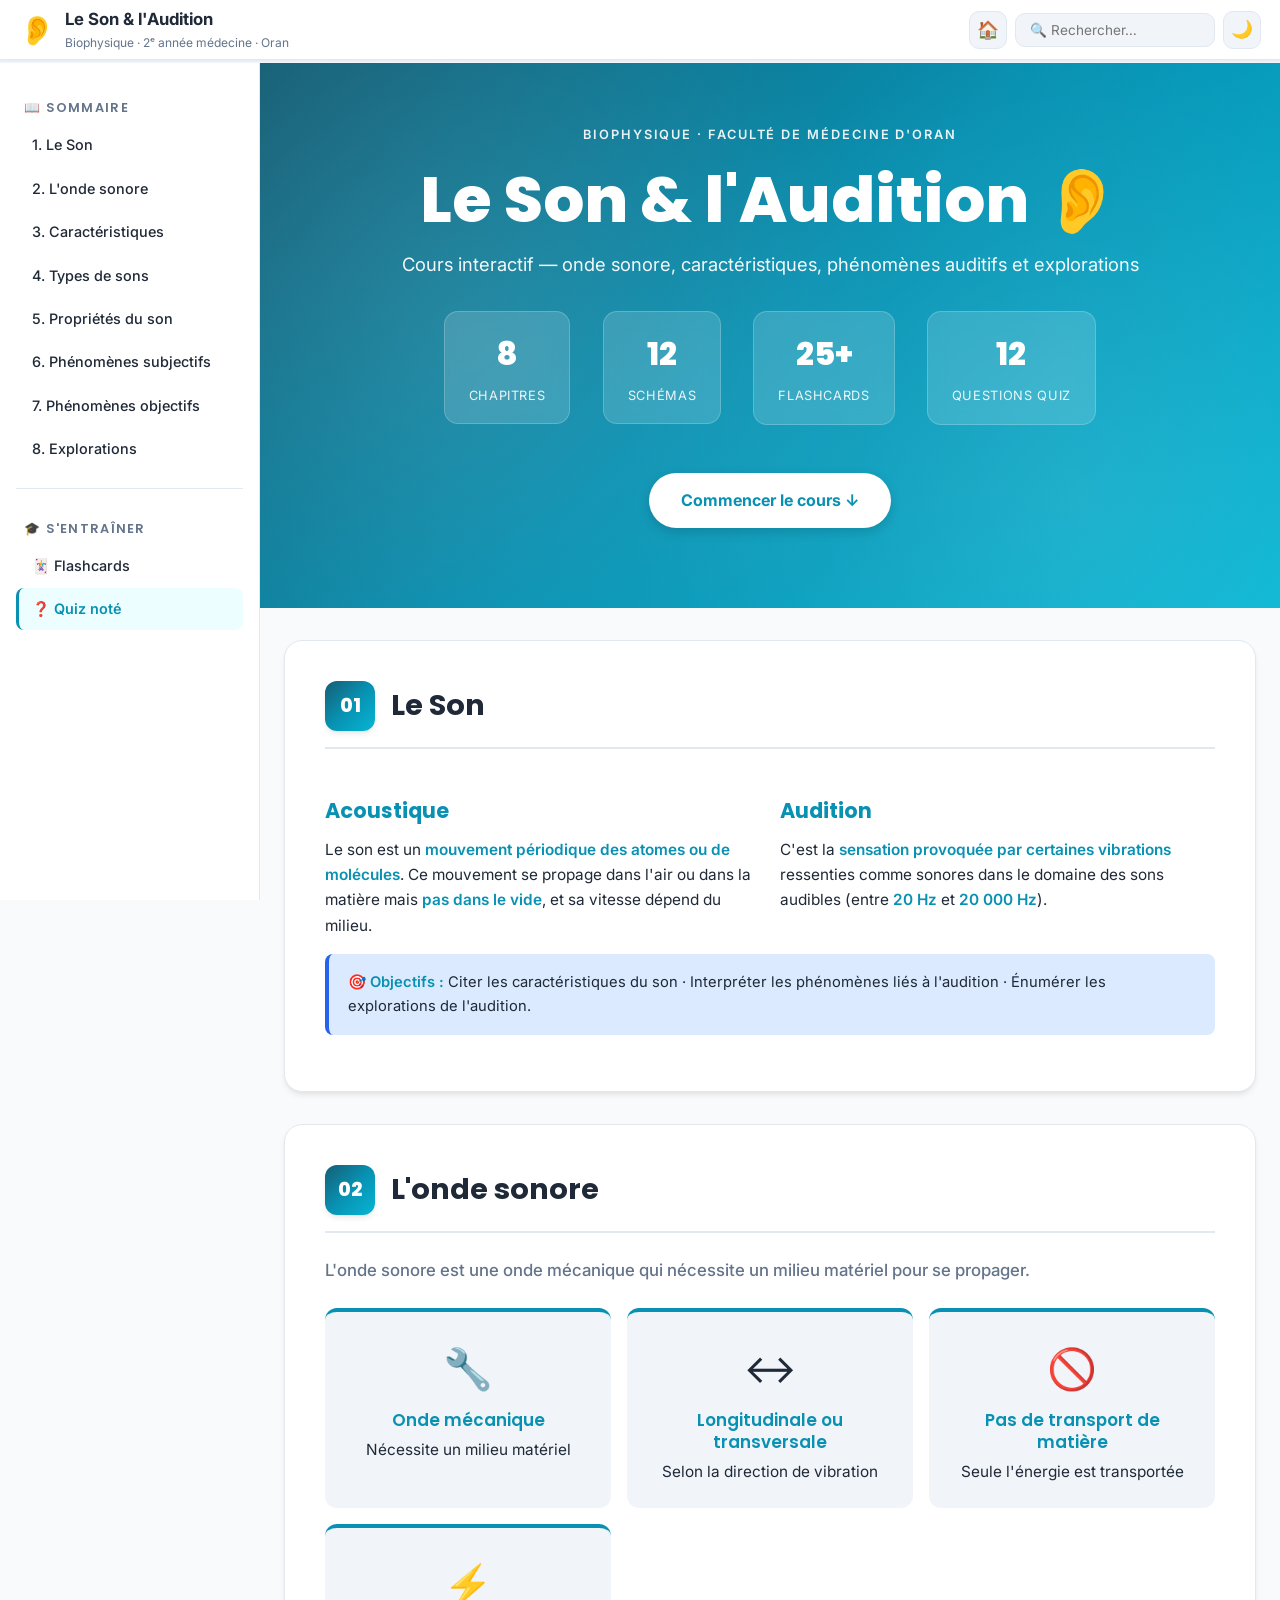
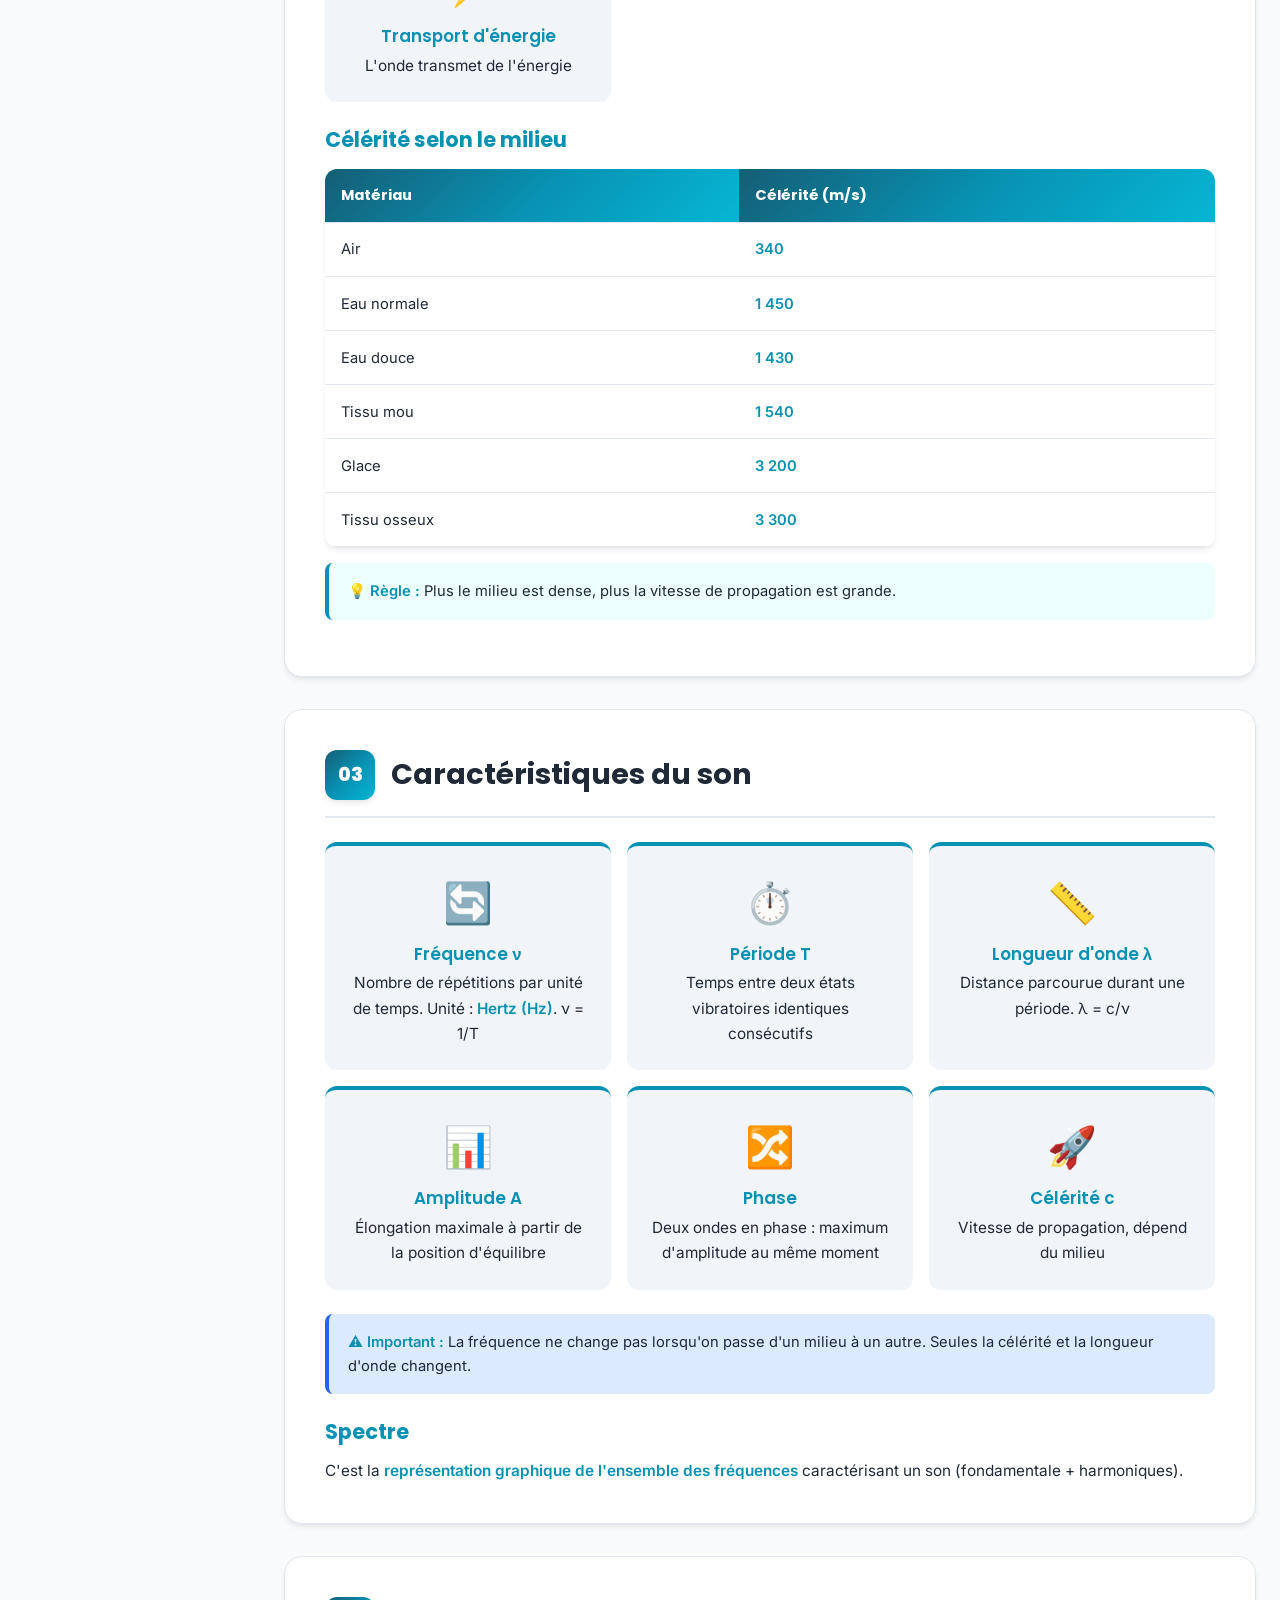
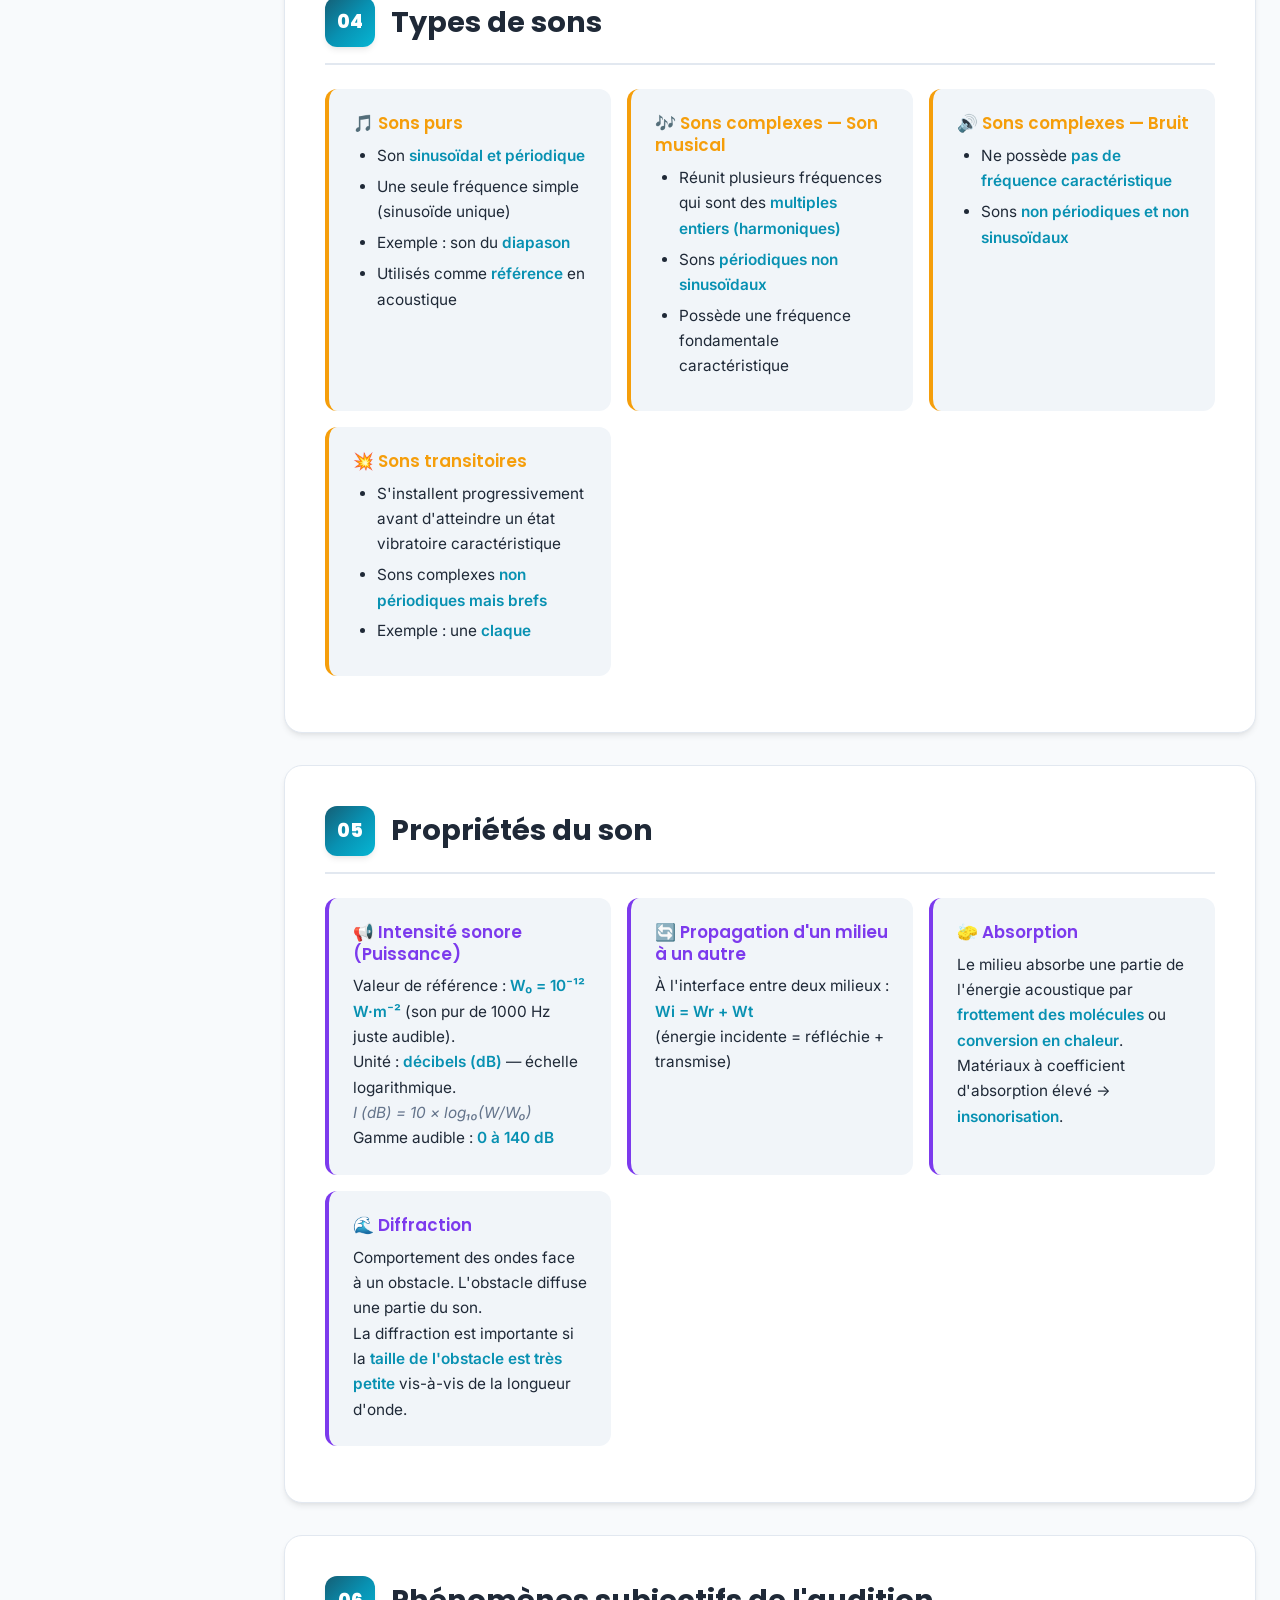
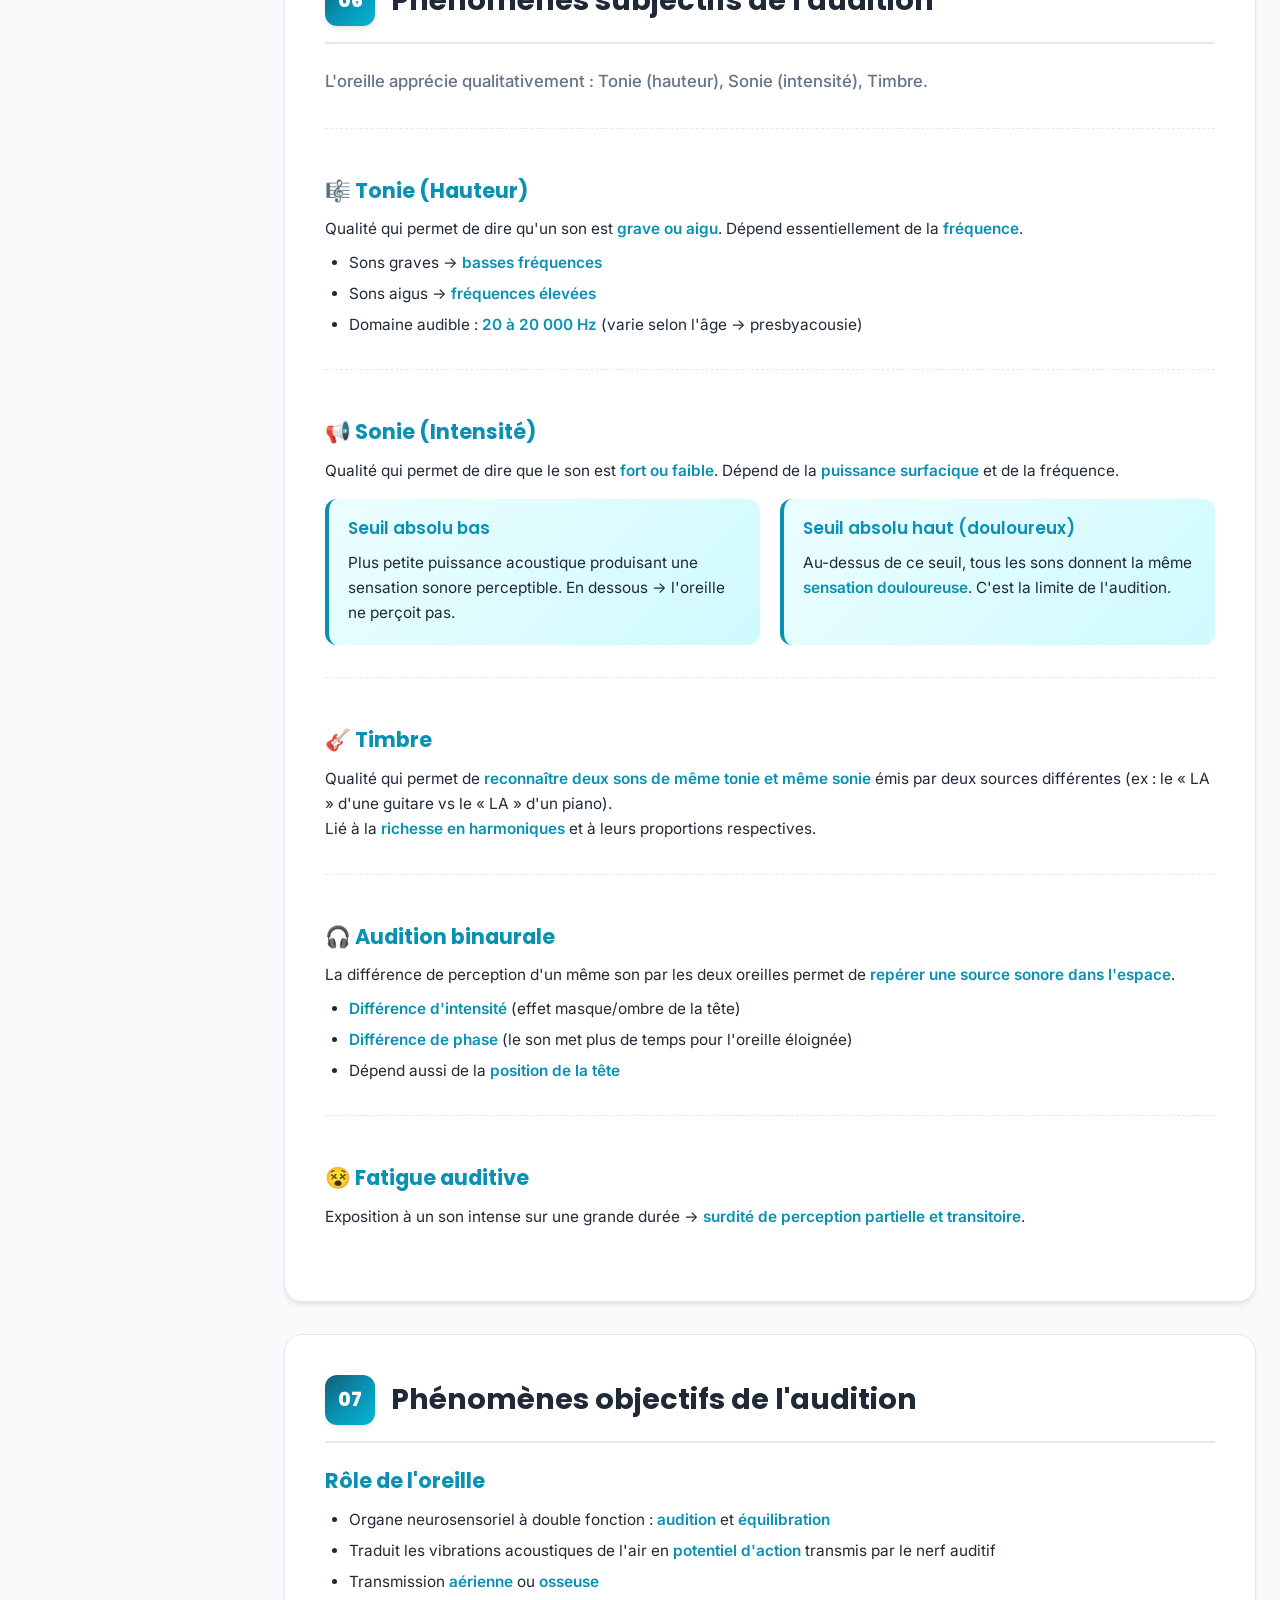
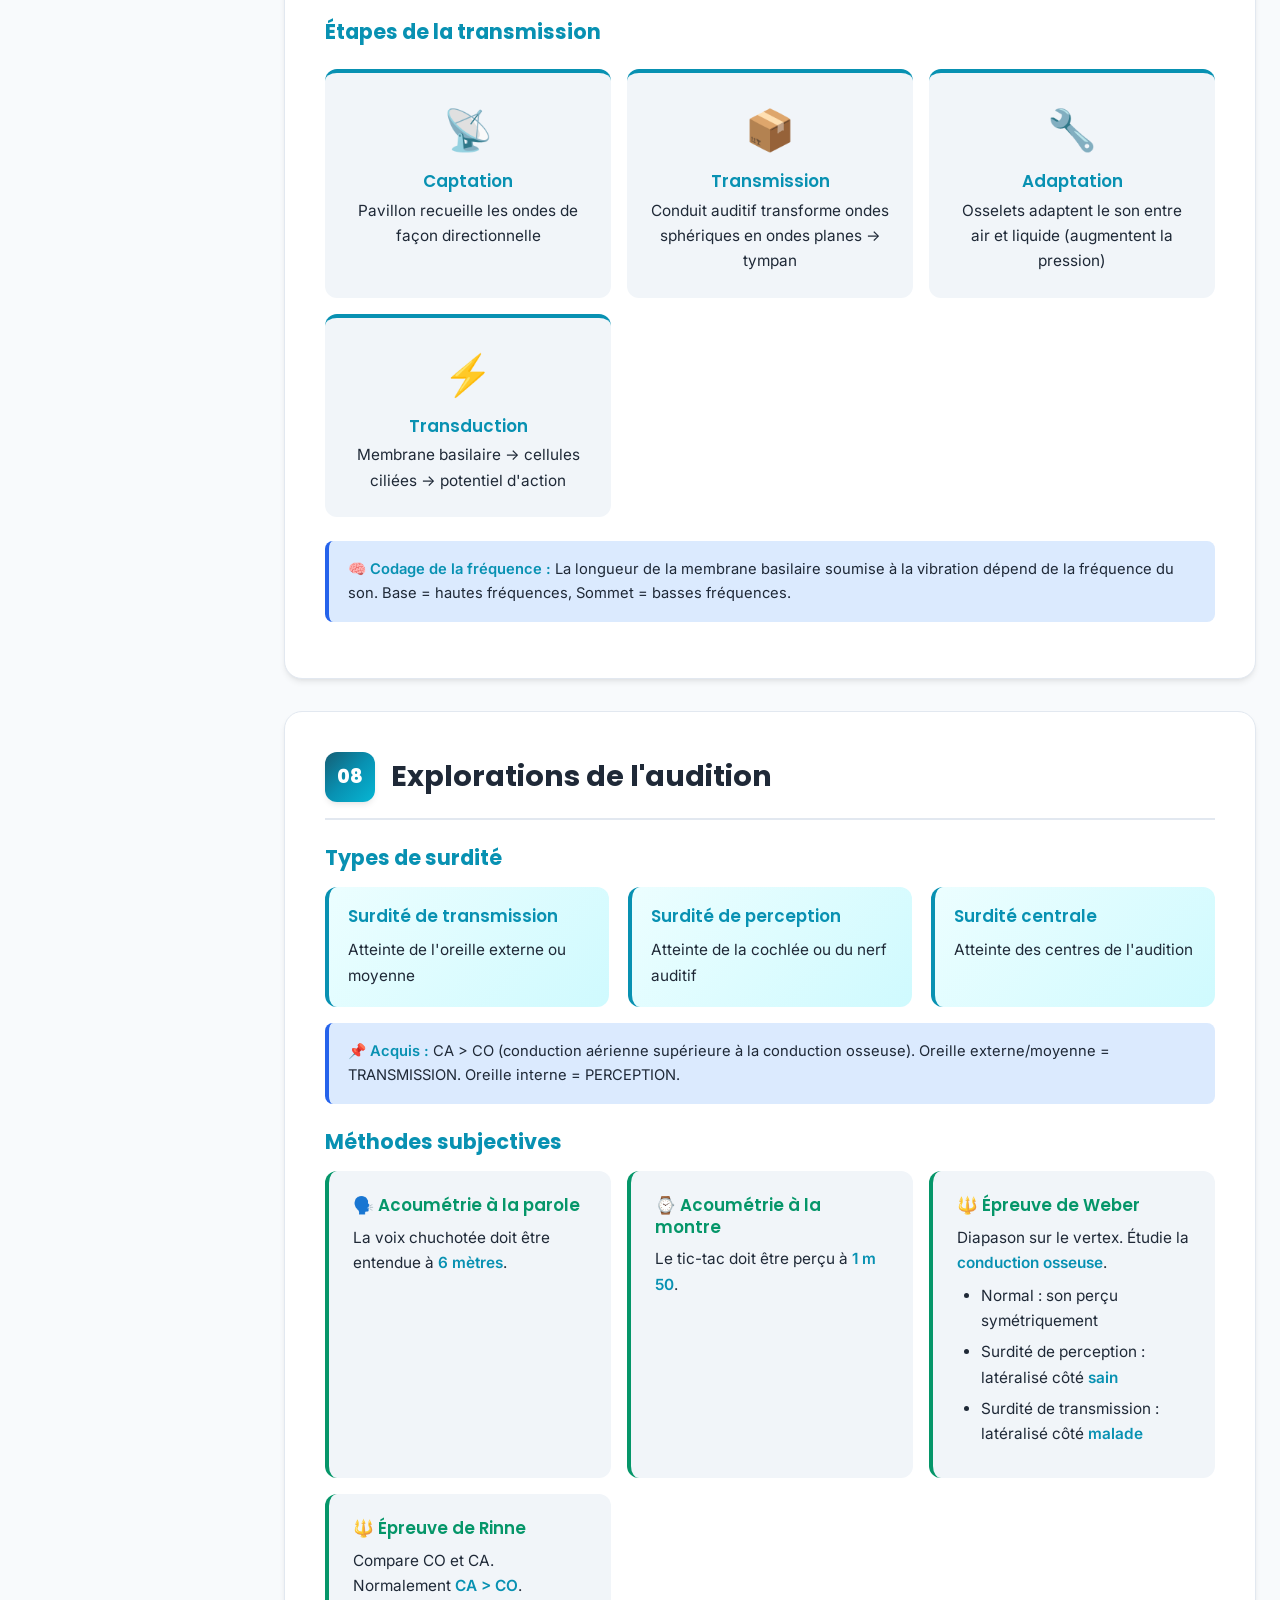
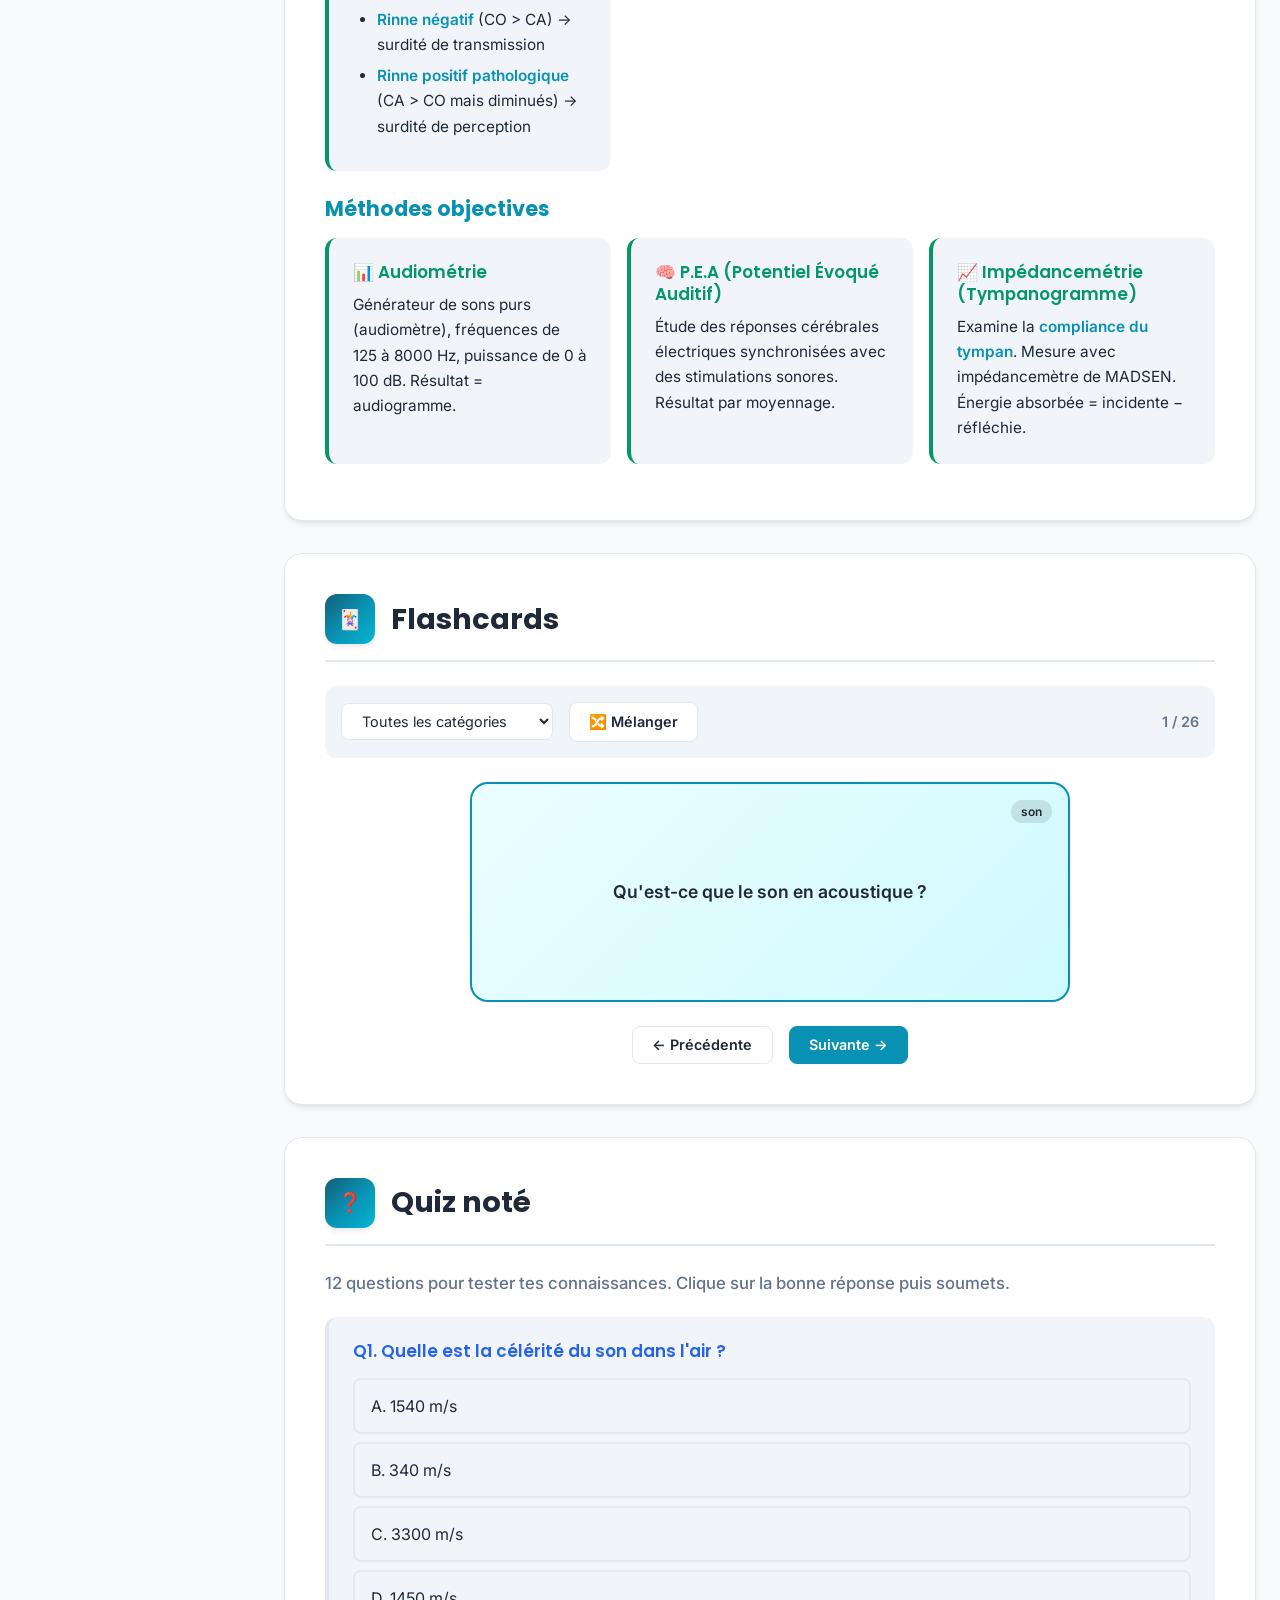
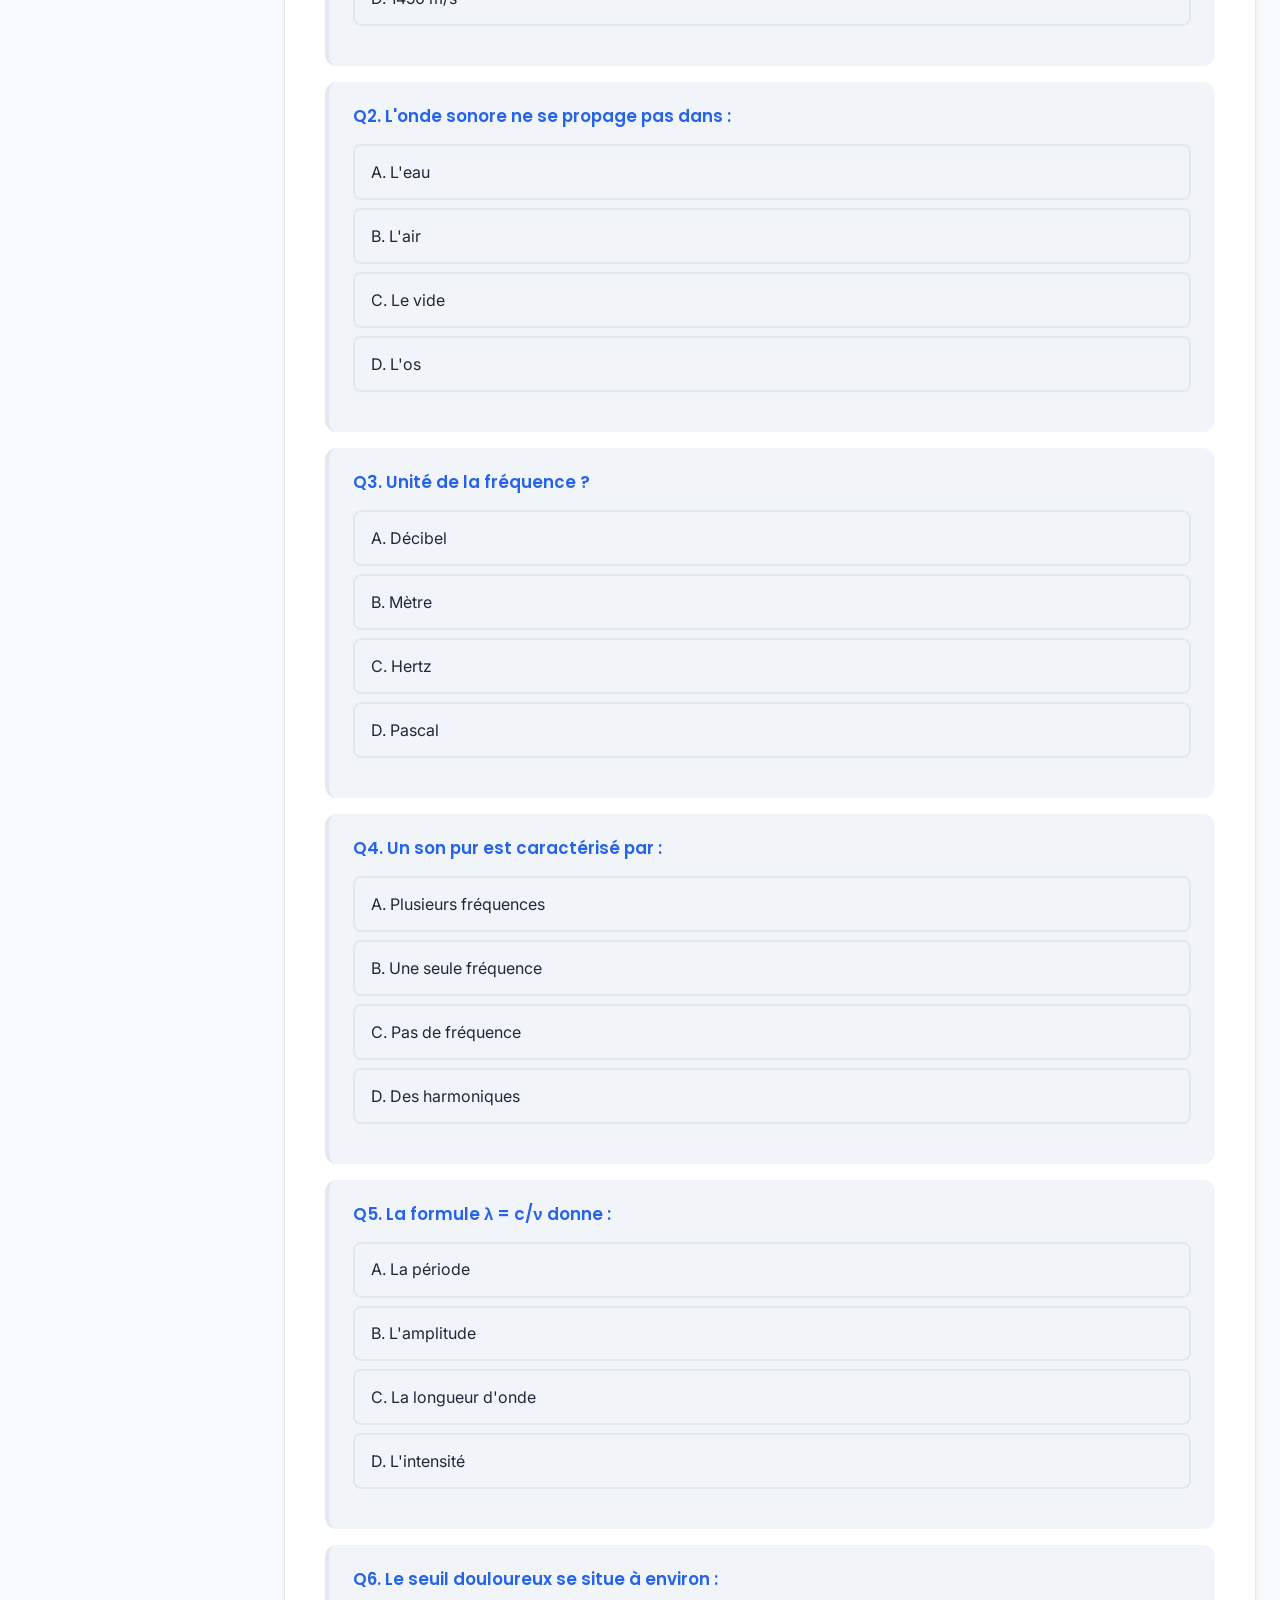
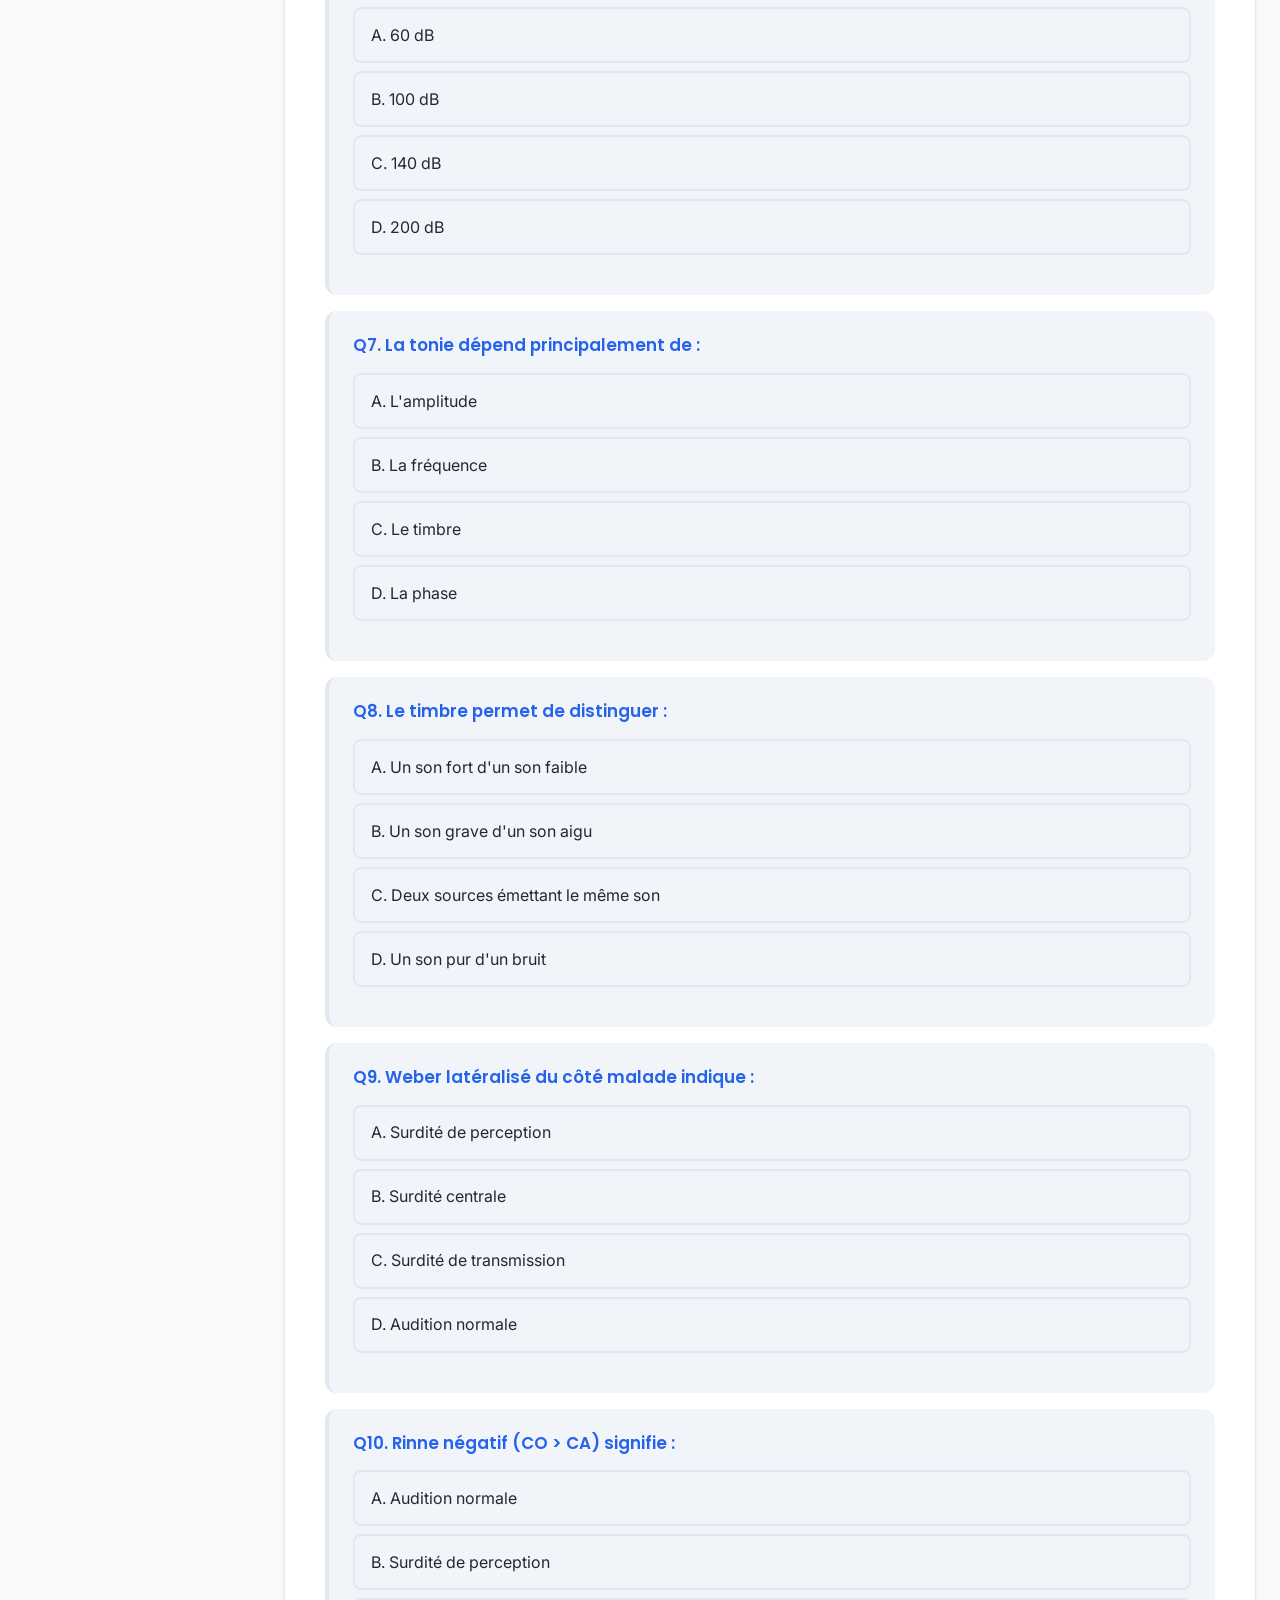
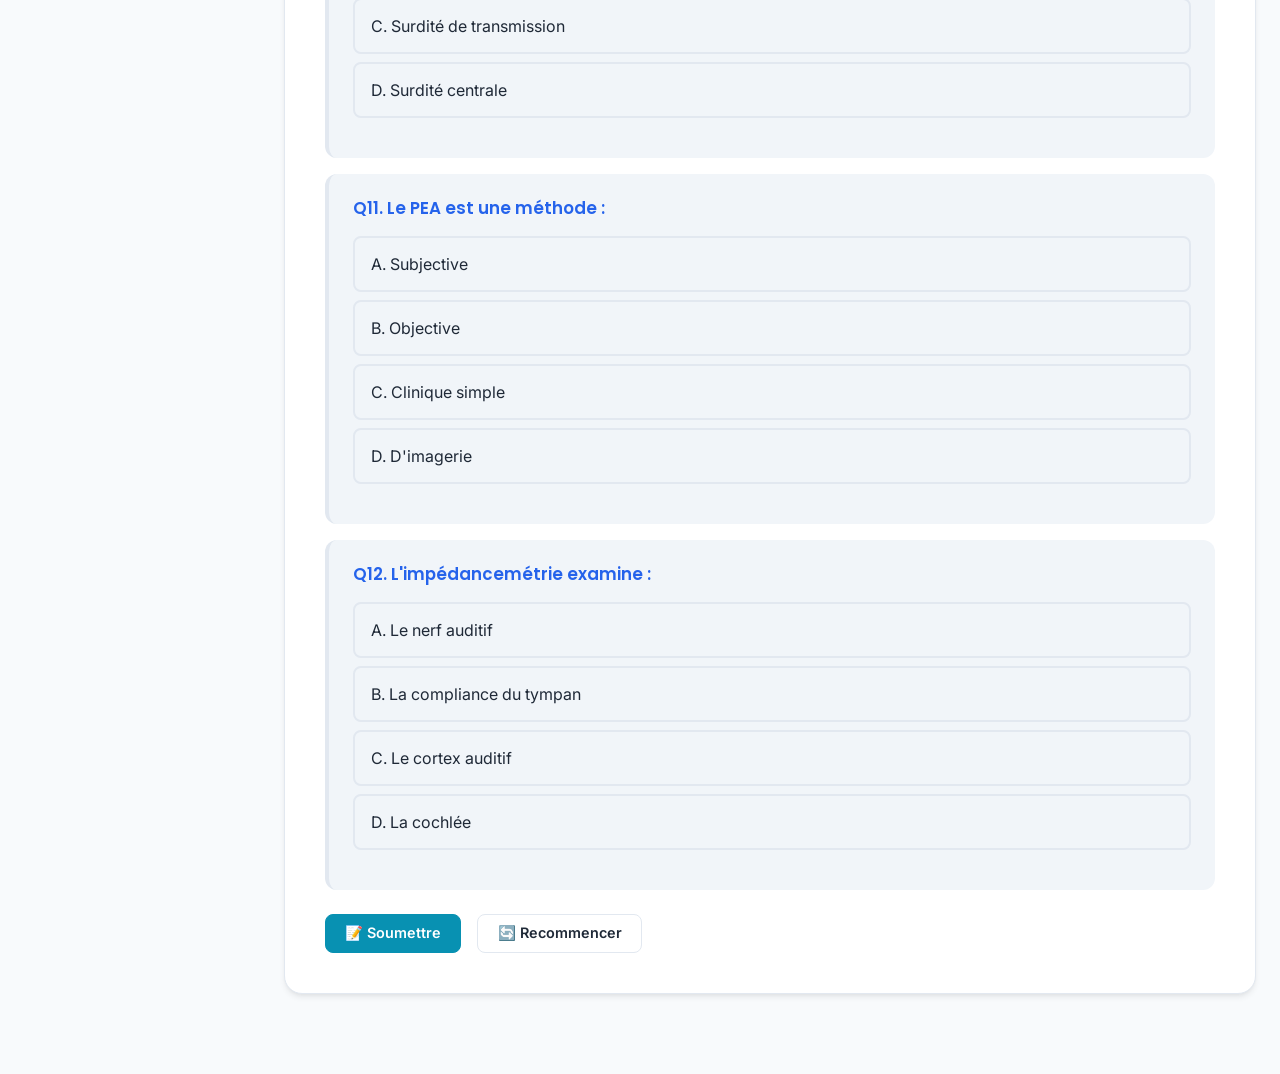
==== audition/index.html @ 07b9d461 "Initial commit - cours d'histologie interactifs" ====
<!DOCTYPE html>
<html lang="fr">
<head>
<meta charset="UTF-8" />
<meta name="viewport" content="width=device-width, initial-scale=1.0" />
<title>Le Son & l'Audition — Cours interactif de Biophysique</title>
<link rel="stylesheet" href="audition.css" />
<link rel="preconnect" href="https://fonts.googleapis.com">
<link rel="preconnect" href="https://fonts.gstatic.com" crossorigin>
<link href="https://fonts.googleapis.com/css2?family=Inter:wght@400;500;600;700;800&family=Poppins:wght@600;700;800&display=swap" rel="stylesheet">
</head>
<body>

<!-- TOPBAR -->
<header class="topbar">
  <button id="menuToggle" class="icon-btn" aria-label="Menu">☰</button>
  <a href="../index.html" class="brand brand-link" style="text-decoration:none;color:inherit">
    <span class="brand-logo">👂</span>
    <div>
      <strong>Le Son & l'Audition</strong>
      <small>Biophysique · 2ᵉ année médecine · Oran</small>
    </div>
  </a>
  <div class="topbar-actions">
    <a href="../index.html" class="icon-btn" title="Retour aux cours" style="text-decoration:none">🏠</a>
    <input type="search" id="searchInput" placeholder="🔍 Rechercher…" />
    <button id="themeToggle" class="icon-btn" aria-label="Thème">🌙</button>
  </div>
</header>

<!-- PROGRESS BAR -->
<div class="progress-container"><div id="progressBar" class="progress-bar"></div></div>

<!-- SIDEBAR -->
<aside id="sidebar" class="sidebar">
  <nav>
    <h4>📖 Sommaire</h4>
    <a href="#intro">1. Le Son</a>
    <a href="#onde">2. L'onde sonore</a>
    <a href="#caracteristiques">3. Caractéristiques</a>
    <a href="#types">4. Types de sons</a>
    <a href="#proprietes">5. Propriétés du son</a>
    <a href="#subjectif">6. Phénomènes subjectifs</a>
    <a href="#objectif">7. Phénomènes objectifs</a>
    <a href="#exploration">8. Explorations</a>
    <hr/>
    <h4>🎓 S'entraîner</h4>
    <a href="#flashcards">🃏 Flashcards</a>
    <a href="#quiz">❓ Quiz noté</a>
  </nav>
</aside>

<!-- HERO -->
<section class="hero">
  <div class="hero-bg"></div>
  <div class="hero-inner">
    <p class="kicker">Biophysique · Faculté de Médecine d'Oran</p>
    <h1>Le Son & l'Audition 👂</h1>
    <p class="subtitle">Cours interactif — onde sonore, caractéristiques, phénomènes auditifs et explorations</p>
    <div class="hero-stats">
      <div><strong>8</strong><span>chapitres</span></div>
      <div><strong>12</strong><span>schémas</span></div>
      <div><strong>25+</strong><span>flashcards</span></div>
      <div><strong>12</strong><span>questions quiz</span></div>
    </div>
    <a href="#intro" class="cta">Commencer le cours ↓</a>
  </div>
</section>

<main>

<!-- 1. LE SON -->
<section id="intro" class="card" data-section>
  <div class="section-header">
    <span class="section-num">01</span>
    <h2>Le Son</h2>
  </div>
  <div class="grid-2">
    <div>
      <h3>Acoustique</h3>
      <p>Le son est un <strong>mouvement périodique des atomes ou de molécules</strong>. Ce mouvement se propage dans l'air ou dans la matière mais <strong>pas dans le vide</strong>, et sa vitesse dépend du milieu.</p>
    </div>
    <div>
      <h3>Audition</h3>
      <p>C'est la <strong>sensation provoquée par certaines vibrations</strong> ressenties comme sonores dans le domaine des sons audibles (entre <strong>20 Hz</strong> et <strong>20 000 Hz</strong>).</p>
    </div>
  </div>
  <div class="info-box">
    <strong>🎯 Objectifs :</strong> Citer les caractéristiques du son · Interpréter les phénomènes liés à l'audition · Énumérer les explorations de l'audition.
  </div>
</section>

<!-- 2. L'ONDE SONORE -->
<section id="onde" class="card" data-section>
  <div class="section-header">
    <span class="section-num">02</span>
    <h2>L'onde sonore</h2>
  </div>
  <p class="lead">L'onde sonore est une onde mécanique qui nécessite un milieu matériel pour se propager.</p>

  <div class="concept-cards">
    <div class="concept-card">
      <div class="concept-icon">🔧</div>
      <h4>Onde mécanique</h4>
      <p>Nécessite un milieu matériel</p>
    </div>
    <div class="concept-card">
      <div class="concept-icon">↔️</div>
      <h4>Longitudinale ou transversale</h4>
      <p>Selon la direction de vibration</p>
    </div>
    <div class="concept-card">
      <div class="concept-icon">🚫</div>
      <h4>Pas de transport de matière</h4>
      <p>Seule l'énergie est transportée</p>
    </div>
    <div class="concept-card">
      <div class="concept-icon">⚡</div>
      <h4>Transport d'énergie</h4>
      <p>L'onde transmet de l'énergie</p>
    </div>
  </div>

  <h3>Célérité selon le milieu</h3>
  <table class="data-table">
    <thead><tr><th>Matériau</th><th>Célérité (m/s)</th></tr></thead>
    <tbody>
      <tr><td>Air</td><td><strong>340</strong></td></tr>
      <tr><td>Eau normale</td><td><strong>1 450</strong></td></tr>
      <tr><td>Eau douce</td><td><strong>1 430</strong></td></tr>
      <tr><td>Tissu mou</td><td><strong>1 540</strong></td></tr>
      <tr><td>Glace</td><td><strong>3 200</strong></td></tr>
      <tr><td>Tissu osseux</td><td><strong>3 300</strong></td></tr>
    </tbody>
  </table>
  <div class="info-box accent-box">
    <strong>💡 Règle :</strong> Plus le milieu est dense, plus la vitesse de propagation est grande.
  </div>
</section>

<!-- 3. CARACTÉRISTIQUES -->
<section id="caracteristiques" class="card" data-section>
  <div class="section-header">
    <span class="section-num">03</span>
    <h2>Caractéristiques du son</h2>
  </div>

  <div class="concept-cards">
    <div class="concept-card">
      <div class="concept-icon">🔄</div>
      <h4>Fréquence ν</h4>
      <p>Nombre de répétitions par unité de temps. Unité : <strong>Hertz (Hz)</strong>. ν = 1/T</p>
    </div>
    <div class="concept-card">
      <div class="concept-icon">⏱️</div>
      <h4>Période T</h4>
      <p>Temps entre deux états vibratoires identiques consécutifs</p>
    </div>
    <div class="concept-card">
      <div class="concept-icon">📏</div>
      <h4>Longueur d'onde λ</h4>
      <p>Distance parcourue durant une période. λ = c/ν</p>
    </div>
    <div class="concept-card">
      <div class="concept-icon">📊</div>
      <h4>Amplitude A</h4>
      <p>Élongation maximale à partir de la position d'équilibre</p>
    </div>
    <div class="concept-card">
      <div class="concept-icon">🔀</div>
      <h4>Phase</h4>
      <p>Deux ondes en phase : maximum d'amplitude au même moment</p>
    </div>
    <div class="concept-card">
      <div class="concept-icon">🚀</div>
      <h4>Célérité c</h4>
      <p>Vitesse de propagation, dépend du milieu</p>
    </div>
  </div>

  <div class="info-box">
    <strong>⚠️ Important :</strong> La fréquence ne change pas lorsqu'on passe d'un milieu à un autre. Seules la célérité et la longueur d'onde changent.
  </div>

  <h3>Spectre</h3>
  <p>C'est la <strong>représentation graphique de l'ensemble des fréquences</strong> caractérisant un son (fondamentale + harmoniques).</p>
</section>

<!-- 4. TYPES DE SONS -->
<section id="types" class="card" data-section>
  <div class="section-header">
    <span class="section-num">04</span>
    <h2>Types de sons</h2>
  </div>

  <div class="type-cards">
    <div class="type-card">
      <h4>🎵 Sons purs</h4>
      <ul>
        <li>Son <strong>sinusoïdal et périodique</strong></li>
        <li>Une seule fréquence simple (sinusoïde unique)</li>
        <li>Exemple : son du <strong>diapason</strong></li>
        <li>Utilisés comme <strong>référence</strong> en acoustique</li>
      </ul>
    </div>
    <div class="type-card">
      <h4>🎶 Sons complexes — Son musical</h4>
      <ul>
        <li>Réunit plusieurs fréquences qui sont des <strong>multiples entiers (harmoniques)</strong></li>
        <li>Sons <strong>périodiques non sinusoïdaux</strong></li>
        <li>Possède une fréquence fondamentale caractéristique</li>
      </ul>
    </div>
    <div class="type-card">
      <h4>🔊 Sons complexes — Bruit</h4>
      <ul>
        <li>Ne possède <strong>pas de fréquence caractéristique</strong></li>
        <li>Sons <strong>non périodiques et non sinusoïdaux</strong></li>
      </ul>
    </div>
    <div class="type-card">
      <h4>💥 Sons transitoires</h4>
      <ul>
        <li>S'installent progressivement avant d'atteindre un état vibratoire caractéristique</li>
        <li>Sons complexes <strong>non périodiques mais brefs</strong></li>
        <li>Exemple : une <strong>claque</strong></li>
      </ul>
    </div>
  </div>
</section>

<!-- 5. PROPRIÉTÉS -->
<section id="proprietes" class="card" data-section>
  <div class="section-header">
    <span class="section-num">05</span>
    <h2>Propriétés du son</h2>
  </div>

  <div class="property-cards">
    <div class="property-card">
      <h4>📢 Intensité sonore (Puissance)</h4>
      <p>Valeur de référence : <strong>W₀ = 10⁻¹² W·m⁻²</strong> (son pur de 1000 Hz juste audible).</p>
      <p>Unité : <strong>décibels (dB)</strong> — échelle logarithmique.</p>
      <p><em>I (dB) = 10 × log₁₀(W/W₀)</em></p>
      <p>Gamme audible : <strong>0 à 140 dB</strong></p>
    </div>
    <div class="property-card">
      <h4>🔄 Propagation d'un milieu à un autre</h4>
      <p>À l'interface entre deux milieux : <strong>Wi = Wr + Wt</strong></p>
      <p>(énergie incidente = réfléchie + transmise)</p>
    </div>
    <div class="property-card">
      <h4>🧽 Absorption</h4>
      <p>Le milieu absorbe une partie de l'énergie acoustique par <strong>frottement des molécules</strong> ou <strong>conversion en chaleur</strong>.</p>
      <p>Matériaux à coefficient d'absorption élevé → <strong>insonorisation</strong>.</p>
    </div>
    <div class="property-card">
      <h4>🌊 Diffraction</h4>
      <p>Comportement des ondes face à un obstacle. L'obstacle diffuse une partie du son.</p>
      <p>La diffraction est importante si la <strong>taille de l'obstacle est très petite</strong> vis-à-vis de la longueur d'onde.</p>
    </div>
  </div>
</section>

<!-- 6. PHÉNOMÈNES SUBJECTIFS -->
<section id="subjectif" class="card" data-section>
  <div class="section-header">
    <span class="section-num">06</span>
    <h2>Phénomènes subjectifs de l'audition</h2>
  </div>
  <p class="lead">L'oreille apprécie qualitativement : Tonie (hauteur), Sonie (intensité), Timbre.</p>

  <div class="subsection">
    <h3>🎼 Tonie (Hauteur)</h3>
    <p>Qualité qui permet de dire qu'un son est <strong>grave ou aigu</strong>. Dépend essentiellement de la <strong>fréquence</strong>.</p>
    <ul>
      <li>Sons graves → <strong>basses fréquences</strong></li>
      <li>Sons aigus → <strong>fréquences élevées</strong></li>
      <li>Domaine audible : <strong>20 à 20 000 Hz</strong> (varie selon l'âge → presbyacousie)</li>
    </ul>
  </div>

  <div class="subsection">
    <h3>📢 Sonie (Intensité)</h3>
    <p>Qualité qui permet de dire que le son est <strong>fort ou faible</strong>. Dépend de la <strong>puissance surfacique</strong> et de la fréquence.</p>
    <div class="grid-2">
      <div class="key-points">
        <h4>Seuil absolu bas</h4>
        <p>Plus petite puissance acoustique produisant une sensation sonore perceptible. En dessous → l'oreille ne perçoit pas.</p>
      </div>
      <div class="key-points">
        <h4>Seuil absolu haut (douloureux)</h4>
        <p>Au-dessus de ce seuil, tous les sons donnent la même <strong>sensation douloureuse</strong>. C'est la limite de l'audition.</p>
      </div>
    </div>
  </div>

  <div class="subsection">
    <h3>🎸 Timbre</h3>
    <p>Qualité qui permet de <strong>reconnaître deux sons de même tonie et même sonie</strong> émis par deux sources différentes (ex : le « LA » d'une guitare vs le « LA » d'un piano).</p>
    <p>Lié à la <strong>richesse en harmoniques</strong> et à leurs proportions respectives.</p>
  </div>

  <div class="subsection">
    <h3>🎧 Audition binaurale</h3>
    <p>La différence de perception d'un même son par les deux oreilles permet de <strong>repérer une source sonore dans l'espace</strong>.</p>
    <ul>
      <li><strong>Différence d'intensité</strong> (effet masque/ombre de la tête)</li>
      <li><strong>Différence de phase</strong> (le son met plus de temps pour l'oreille éloignée)</li>
      <li>Dépend aussi de la <strong>position de la tête</strong></li>
    </ul>
  </div>

  <div class="subsection">
    <h3>😵 Fatigue auditive</h3>
    <p>Exposition à un son intense sur une grande durée → <strong>surdité de perception partielle et transitoire</strong>.</p>
  </div>
</section>

<!-- 7. PHÉNOMÈNES OBJECTIFS -->
<section id="objectif" class="card" data-section>
  <div class="section-header">
    <span class="section-num">07</span>
    <h2>Phénomènes objectifs de l'audition</h2>
  </div>

  <h3>Rôle de l'oreille</h3>
  <ul>
    <li>Organe neurosensoriel à double fonction : <strong>audition</strong> et <strong>équilibration</strong></li>
    <li>Traduit les vibrations acoustiques de l'air en <strong>potentiel d'action</strong> transmis par le nerf auditif</li>
    <li>Transmission <strong>aérienne</strong> ou <strong>osseuse</strong></li>
  </ul>

  <h3>Étapes de la transmission</h3>
  <div class="concept-cards">
    <div class="concept-card">
      <div class="concept-icon">📡</div>
      <h4>Captation</h4>
      <p>Pavillon recueille les ondes de façon directionnelle</p>
    </div>
    <div class="concept-card">
      <div class="concept-icon">📦</div>
      <h4>Transmission</h4>
      <p>Conduit auditif transforme ondes sphériques en ondes planes → tympan</p>
    </div>
    <div class="concept-card">
      <div class="concept-icon">🔧</div>
      <h4>Adaptation</h4>
      <p>Osselets adaptent le son entre air et liquide (augmentent la pression)</p>
    </div>
    <div class="concept-card">
      <div class="concept-icon">⚡</div>
      <h4>Transduction</h4>
      <p>Membrane basilaire → cellules ciliées → potentiel d'action</p>
    </div>
  </div>

  <div class="info-box">
    <strong>🧠 Codage de la fréquence :</strong> La longueur de la membrane basilaire soumise à la vibration dépend de la fréquence du son. Base = hautes fréquences, Sommet = basses fréquences.
  </div>
</section>

<!-- 8. EXPLORATIONS -->
<section id="exploration" class="card" data-section>
  <div class="section-header">
    <span class="section-num">08</span>
    <h2>Explorations de l'audition</h2>
  </div>

  <h3>Types de surdité</h3>
  <div class="grid-3">
    <div class="key-points"><h4>Surdité de transmission</h4><p>Atteinte de l'oreille externe ou moyenne</p></div>
    <div class="key-points"><h4>Surdité de perception</h4><p>Atteinte de la cochlée ou du nerf auditif</p></div>
    <div class="key-points"><h4>Surdité centrale</h4><p>Atteinte des centres de l'audition</p></div>
  </div>

  <div class="info-box">
    <strong>📌 Acquis :</strong> CA > CO (conduction aérienne supérieure à la conduction osseuse). Oreille externe/moyenne = TRANSMISSION. Oreille interne = PERCEPTION.
  </div>

  <h3>Méthodes subjectives</h3>
  <div class="explore-cards">
    <div class="explore-card">
      <h4>🗣️ Acoumétrie à la parole</h4>
      <p>La voix chuchotée doit être entendue à <strong>6 mètres</strong>.</p>
    </div>
    <div class="explore-card">
      <h4>⌚ Acoumétrie à la montre</h4>
      <p>Le tic-tac doit être perçu à <strong>1 m 50</strong>.</p>
    </div>
    <div class="explore-card">
      <h4>🔱 Épreuve de Weber</h4>
      <p>Diapason sur le vertex. Étudie la <strong>conduction osseuse</strong>.</p>
      <ul>
        <li>Normal : son perçu symétriquement</li>
        <li>Surdité de perception : latéralisé côté <strong>sain</strong></li>
        <li>Surdité de transmission : latéralisé côté <strong>malade</strong></li>
      </ul>
    </div>
    <div class="explore-card">
      <h4>🔱 Épreuve de Rinne</h4>
      <p>Compare CO et CA. Normalement <strong>CA > CO</strong>.</p>
      <ul>
        <li><strong>Rinne négatif</strong> (CO > CA) → surdité de transmission</li>
        <li><strong>Rinne positif pathologique</strong> (CA > CO mais diminués) → surdité de perception</li>
      </ul>
    </div>
  </div>

  <h3>Méthodes objectives</h3>
  <div class="explore-cards">
    <div class="explore-card">
      <h4>📊 Audiométrie</h4>
      <p>Générateur de sons purs (audiomètre), fréquences de 125 à 8000 Hz, puissance de 0 à 100 dB. Résultat = audiogramme.</p>
    </div>
    <div class="explore-card">
      <h4>🧠 P.E.A (Potentiel Évoqué Auditif)</h4>
      <p>Étude des réponses cérébrales électriques synchronisées avec des stimulations sonores. Résultat par moyennage.</p>
    </div>
    <div class="explore-card">
      <h4>📈 Impédancemétrie (Tympanogramme)</h4>
      <p>Examine la <strong>compliance du tympan</strong>. Mesure avec impédancemètre de MADSEN. Énergie absorbée = incidente − réfléchie.</p>
    </div>
  </div>
</section>

<!-- FLASHCARDS -->
<section id="flashcards" class="card" data-section>
  <div class="section-header">
    <span class="section-num">🃏</span>
    <h2>Flashcards</h2>
  </div>

  <div class="flashcards-controls">
    <select id="flashCategory">
      <option value="all">Toutes les catégories</option>
      <option value="son">Le son & onde</option>
      <option value="caract">Caractéristiques</option>
      <option value="subjectif">Phénomènes subjectifs</option>
      <option value="exploration">Explorations</option>
    </select>
    <button class="btn" id="shuffleBtn">🔀 Mélanger</button>
    <span class="flash-counter"><span id="flashCurrent">1</span> / <span id="flashTotal">25</span></span>
  </div>

  <div class="flashcard-wrapper">
    <div class="flashcard" id="flashcard">
      <div class="flash-face flash-front">
        <span class="flash-cat"></span>
        <p class="flash-question">Chargement…</p>
      </div>
      <div class="flash-face flash-back">
        <p class="flash-answer">Réponse</p>
      </div>
    </div>
  </div>
  <div class="flash-nav">
    <button class="btn" id="prevCard">← Précédente</button>
    <button class="btn primary" id="nextCard">Suivante →</button>
  </div>
</section>

<!-- QUIZ -->
<section id="quiz" class="card" data-section>
  <div class="section-header">
    <span class="section-num">❓</span>
    <h2>Quiz noté</h2>
  </div>
  <p class="lead">12 questions pour tester tes connaissances. Clique sur la bonne réponse puis soumets.</p>

  <div id="quizContainer"></div>
  <div class="quiz-actions">
    <button class="btn primary" id="submitQuiz">📝 Soumettre</button>
    <button class="btn" id="resetQuiz">🔄 Recommencer</button>
  </div>
  <div class="quiz-result hidden" id="quizResult"></div>
</section>

</main>

<button class="back-to-top" id="backToTop">↑</button>

<script src="audition.js"></script>
</body>
</html>
---- audition/audition.css ----
/* ========================================
   AUDITION — RESET & VARIABLES
   ======================================== */
* { box-sizing: border-box; margin: 0; padding: 0; }

:root {
  --bg: #f8fafc;
  --bg-soft: #f1f5f9;
  --bg-card: #ffffff;
  --text: #1f2937;
  --text-muted: #64748b;
  --border: #e2e8f0;

  --accent: #0891b2;
  --accent-light: #ecfeff;
  --accent-dark: #155e75;

  --primary: #2563eb;
  --primary-light: #dbeafe;

  --success: #059669;
  --warning: #f59e0b;
  --purple: #7c3aed;
  --pink: #db2777;

  --gradient-hero: linear-gradient(135deg, #155e75 0%, #0891b2 50%, #06b6d4 100%);
  --gradient-card: linear-gradient(135deg, #ecfeff 0%, #cffafe 100%);

  --shadow-sm: 0 1px 2px rgba(0,0,0,.05);
  --shadow: 0 4px 6px -1px rgba(0,0,0,.08), 0 2px 4px -2px rgba(0,0,0,.05);
  --shadow-lg: 0 10px 15px -3px rgba(0,0,0,.1), 0 4px 6px -4px rgba(0,0,0,.05);
  --shadow-xl: 0 20px 25px -5px rgba(0,0,0,.1), 0 8px 10px -6px rgba(0,0,0,.05);

  --radius: 12px;
  --radius-lg: 18px;

  --sidebar-width: 260px;
  --topbar-height: 60px;
}

[data-theme="dark"] {
  --bg: #0f172a;
  --bg-soft: #1e293b;
  --bg-card: #1e293b;
  --text: #f1f5f9;
  --text-muted: #94a3b8;
  --border: #334155;
  --accent-light: rgba(8, 145, 178, .15);
  --primary-light: rgba(37, 99, 235, .15);
  --gradient-card: linear-gradient(135deg, rgba(8, 145, 178, .1) 0%, rgba(6, 182, 212, .1) 100%);
}

html { scroll-behavior: smooth; scroll-padding-top: calc(var(--topbar-height) + 20px); }

body {
  font-family: 'Inter', -apple-system, BlinkMacSystemFont, "Segoe UI", Roboto, sans-serif;
  background: var(--bg);
  color: var(--text);
  line-height: 1.65;
  min-height: 100vh;
  transition: background .3s, color .3s;
}

h1, h2, h3, h4 { font-family: 'Poppins', sans-serif; color: var(--text); line-height: 1.3; }
h2 { font-size: 1.8rem; font-weight: 700; }
h3 { font-size: 1.3rem; margin: 1.5rem 0 .8rem; color: var(--accent); font-weight: 700; }
h4 { font-size: 1.05rem; margin-bottom: .5rem; color: var(--primary); font-weight: 600; }
p, li { font-size: .96rem; }
ul, ol { padding-left: 1.5rem; margin: .5rem 0; }
li { margin-bottom: .35rem; }
strong { color: var(--accent); font-weight: 600; }
em { color: var(--text-muted); font-style: italic; }
a { color: var(--primary); text-decoration: none; transition: color .2s; }
a:hover { color: var(--accent); }

/* TOPBAR */
.topbar {
  position: fixed; top: 0; left: 0; right: 0;
  height: var(--topbar-height);
  background: var(--bg-card);
  border-bottom: 1px solid var(--border);
  box-shadow: var(--shadow-sm);
  display: flex; align-items: center; gap: 1rem;
  padding: 0 1.2rem; z-index: 1000;
  backdrop-filter: blur(8px);
}
.brand { display: flex; align-items: center; gap: .6rem; }
.brand-logo { font-size: 1.8rem; }
.brand strong { display: block; color: var(--text); font-size: 1.05rem; font-weight: 700; }
.brand small { display: block; color: var(--text-muted); font-size: .75rem; }
.topbar-actions { margin-left: auto; display: flex; align-items: center; gap: .5rem; }
.icon-btn {
  background: var(--bg-soft); border: 1px solid var(--border); color: var(--text);
  width: 38px; height: 38px; border-radius: 10px; cursor: pointer; font-size: 1.1rem;
  display: flex; align-items: center; justify-content: center; transition: all .2s;
}
.icon-btn:hover { background: var(--accent); color: white; border-color: var(--accent); transform: translateY(-1px); }
#searchInput {
  background: var(--bg-soft); border: 1px solid var(--border); color: var(--text);
  border-radius: 10px; padding: .5rem .9rem; font-size: .85rem; width: 200px;
  font-family: inherit; transition: all .2s;
}
#searchInput:focus { outline: none; border-color: var(--accent); box-shadow: 0 0 0 3px var(--accent-light); width: 260px; }

/* PROGRESS */
.progress-container { position: fixed; top: var(--topbar-height); left: 0; right: 0; height: 3px; background: var(--bg-soft); z-index: 999; }
.progress-bar { height: 100%; background: linear-gradient(90deg, var(--accent), var(--warning)); width: 0; transition: width .1s; }

/* SIDEBAR */
.sidebar {
  position: fixed; top: var(--topbar-height); left: 0; bottom: 0;
  width: var(--sidebar-width); background: var(--bg-card);
  border-right: 1px solid var(--border); overflow-y: auto;
  padding: 1.5rem 1rem; z-index: 100; transition: transform .3s;
}
.sidebar.open { transform: translateX(0); }
.sidebar h4 { font-size: .8rem; text-transform: uppercase; letter-spacing: .1em; color: var(--text-muted); margin: 1rem 0 .5rem .5rem; }
.sidebar nav { display: flex; flex-direction: column; }
.sidebar a {
  color: var(--text); padding: .55rem .8rem; border-radius: 8px;
  font-size: .9rem; font-weight: 500; margin-bottom: 2px;
  transition: all .15s; border-left: 3px solid transparent;
}
.sidebar a:hover { background: var(--accent-light); color: var(--accent); }
.sidebar a.active { background: var(--accent-light); color: var(--accent); border-left-color: var(--accent); font-weight: 600; }
.sidebar hr { border: none; border-top: 1px solid var(--border); margin: 1rem 0; }
#menuToggle { display: none; }

/* HERO */
.hero {
  margin-top: var(--topbar-height); margin-left: var(--sidebar-width);
  position: relative; background: var(--gradient-hero); color: white;
  padding: 4rem 2rem 5rem; text-align: center; overflow: hidden;
}
.hero-bg { position: absolute; inset: 0; background-image: radial-gradient(circle at 20% 50%, rgba(255,255,255,.1) 0%, transparent 50%), radial-gradient(circle at 80% 80%, rgba(255,255,255,.1) 0%, transparent 50%); }
.hero-inner { position: relative; max-width: 800px; margin: 0 auto; }
.kicker { text-transform: uppercase; letter-spacing: .15em; font-size: .8rem; opacity: .9; margin-bottom: .8rem; font-weight: 600; }
.hero h1 { font-size: clamp(2.5rem, 5vw, 4rem); font-weight: 800; color: white; margin-bottom: .5rem; }
.subtitle { font-size: 1.15rem; margin-bottom: 2rem; opacity: .95; }
.hero-stats { display: flex; justify-content: center; gap: 2rem; margin: 2rem 0; flex-wrap: wrap; }
.hero-stats > div { background: rgba(255,255,255,.15); backdrop-filter: blur(10px); padding: 1rem 1.5rem; border-radius: 14px; border: 1px solid rgba(255,255,255,.2); }
.hero-stats strong { display: block; font-size: 2rem; color: white; font-family: 'Poppins', sans-serif; font-weight: 800; }
.hero-stats span { font-size: .8rem; opacity: .9; text-transform: uppercase; letter-spacing: .05em; }
.cta { display: inline-block; background: white; color: var(--accent); padding: .9rem 2rem; border-radius: 30px; font-weight: 700; font-size: 1rem; margin-top: 1rem; transition: all .2s; box-shadow: 0 4px 12px rgba(0,0,0,.15); }
.cta:hover { transform: translateY(-3px); box-shadow: 0 8px 20px rgba(0,0,0,.2); color: var(--accent-dark); }

/* MAIN & CARDS */
main { margin-left: var(--sidebar-width); max-width: 1100px; padding: 2rem 1.5rem 3rem; }
.card {
  background: var(--bg-card); border-radius: var(--radius-lg); padding: 2.5rem;
  margin-bottom: 2rem; box-shadow: var(--shadow); border: 1px solid var(--border);
  scroll-margin-top: calc(var(--topbar-height) + 20px);
}
.section-header { display: flex; align-items: center; gap: 1rem; margin-bottom: 1.5rem; padding-bottom: 1rem; border-bottom: 2px solid var(--border); }
.section-num { background: var(--gradient-hero); color: white; width: 50px; height: 50px; border-radius: 12px; display: flex; align-items: center; justify-content: center; font-size: 1.2rem; font-weight: 800; font-family: 'Poppins', sans-serif; box-shadow: var(--shadow); flex-shrink: 0; }
.section-header h2 { margin: 0; }
.lead { font-size: 1.05rem; color: var(--text-muted); margin-bottom: 1.2rem; font-weight: 500; }

/* GRIDS */
.grid-2, .grid-3 { display: grid; gap: 1.2rem; margin: 1rem 0; }
.grid-2 { grid-template-columns: repeat(auto-fit, minmax(280px, 1fr)); }
.grid-3 { grid-template-columns: repeat(auto-fit, minmax(220px, 1fr)); }

/* KEY POINTS */
.key-points { background: var(--gradient-card); border-radius: var(--radius); padding: 1.2rem; border-left: 4px solid var(--accent); }
[data-theme="dark"] .key-points { background: rgba(8, 145, 178, .1); }
.key-points h4 { color: var(--accent); margin-bottom: .6rem; }
.key-points ul { padding-left: 1.2rem; }

.info-box { background: var(--primary-light); border-left: 4px solid var(--primary); padding: 1rem 1.2rem; border-radius: 8px; margin: 1rem 0; font-size: .92rem; }
.info-box.accent-box { background: var(--accent-light); border-left-color: var(--accent); }

/* TABLE */
.data-table { width: 100%; border-collapse: collapse; margin: 1rem 0; background: var(--bg-card); border-radius: var(--radius); overflow: hidden; box-shadow: var(--shadow); font-size: .92rem; }
.data-table th, .data-table td { padding: .9rem 1rem; text-align: left; border-bottom: 1px solid var(--border); }
.data-table thead th { background: var(--gradient-hero); color: white; font-weight: 700; font-family: 'Poppins', sans-serif; }
.data-table tbody tr:hover { background: var(--bg-soft); }

/* CONCEPT CARDS */
.concept-cards { display: grid; grid-template-columns: repeat(auto-fit, minmax(220px, 1fr)); gap: 1rem; margin: 1.5rem 0; }
.concept-card { background: var(--bg-soft); padding: 1.5rem; border-radius: var(--radius); text-align: center; border-top: 4px solid var(--accent); transition: transform .2s; }
.concept-card:hover { transform: translateY(-3px); }
.concept-icon { font-size: 2.5rem; margin-bottom: .5rem; }
.concept-card h4 { color: var(--accent); margin-bottom: .3rem; }

/* TYPE CARDS */
.type-cards { display: grid; grid-template-columns: repeat(auto-fit, minmax(260px, 1fr)); gap: 1rem; margin: 1rem 0; }
.type-card { background: var(--bg-soft); padding: 1.5rem; border-radius: var(--radius); border-left: 4px solid var(--warning); }
.type-card h4 { color: var(--warning); }

/* PROPERTY CARDS */
.property-cards { display: grid; grid-template-columns: repeat(auto-fit, minmax(280px, 1fr)); gap: 1rem; margin: 1rem 0; }
.property-card { background: var(--bg-soft); padding: 1.5rem; border-radius: var(--radius); border-left: 4px solid var(--purple); }
.property-card h4 { color: var(--purple); }

/* EXPLORATION CARDS */
.explore-cards { display: grid; grid-template-columns: repeat(auto-fit, minmax(280px, 1fr)); gap: 1rem; margin: 1rem 0; }
.explore-card { background: var(--bg-soft); padding: 1.5rem; border-radius: var(--radius); border-left: 4px solid var(--success); }
.explore-card h4 { color: var(--success); margin-bottom: .5rem; }

/* SUBSECTION */
.subsection { margin: 2rem 0; padding-top: 1.5rem; border-top: 1px dashed var(--border); }

/* FLASHCARDS */
.flashcards-controls { display: flex; flex-wrap: wrap; align-items: center; gap: 1rem; margin-bottom: 1.5rem; padding: 1rem; background: var(--bg-soft); border-radius: var(--radius); }
.flashcards-controls select { background: var(--bg-card); border: 1px solid var(--border); color: var(--text); border-radius: 8px; padding: .5rem 1rem; font-family: inherit; font-size: .9rem; cursor: pointer; }
.btn { background: var(--bg-card); border: 1px solid var(--border); color: var(--text); padding: .6rem 1.2rem; border-radius: 8px; cursor: pointer; font-family: inherit; font-size: .9rem; font-weight: 600; transition: all .2s; }
.btn:hover { background: var(--bg-soft); transform: translateY(-1px); }
.btn.primary { background: var(--accent); color: white; border-color: var(--accent); }
.btn.primary:hover { background: var(--accent-dark); border-color: var(--accent-dark); }
.flash-counter { margin-left: auto; font-size: .9rem; color: var(--text-muted); font-weight: 600; }

.flashcard-wrapper { perspective: 1000px; margin: 0 auto; max-width: 600px; }
.flashcard { width: 100%; min-height: 220px; position: relative; cursor: pointer; transform-style: preserve-3d; transition: transform .6s; border-radius: var(--radius-lg); }
.flashcard.flipped { transform: rotateY(180deg); }
.flash-face { position: absolute; inset: 0; backface-visibility: hidden; border-radius: var(--radius-lg); padding: 2rem; display: flex; flex-direction: column; align-items: center; justify-content: center; text-align: center; }
.flash-front { background: var(--gradient-card); border: 2px solid var(--accent); }
.flash-back { background: var(--accent); color: white; transform: rotateY(180deg); }
.flash-question { font-size: 1.1rem; font-weight: 600; }
.flash-answer { font-size: 1rem; }
.flash-cat { position: absolute; top: 1rem; right: 1rem; background: rgba(0,0,0,.1); padding: 2px 10px; border-radius: 12px; font-size: .75rem; font-weight: 600; }
.flash-nav { display: flex; justify-content: center; gap: 1rem; margin-top: 1.5rem; }

/* QUIZ */
.quiz-question { background: var(--bg-soft); padding: 1.5rem; border-radius: var(--radius); margin-bottom: 1rem; border-left: 4px solid var(--border); }
.quiz-question.correct { border-left-color: var(--success); }
.quiz-question.incorrect { border-left-color: #dc2626; }
.quiz-options { display: grid; gap: .5rem; margin: 1rem 0; }
.quiz-option { display: flex; align-items: center; gap: .8rem; padding: .8rem 1rem; border-radius: 8px; border: 2px solid var(--border); cursor: pointer; transition: all .2s; }
.quiz-option:hover { border-color: var(--accent); background: var(--accent-light); }
.quiz-option.selected { border-color: var(--accent); background: var(--accent-light); }
.quiz-option.correct-answer { border-color: var(--success); background: #d1fae5; }
.quiz-option.wrong-answer { border-color: #dc2626; background: #fee2e2; }
.quiz-option input { display: none; }
.quiz-feedback { display: none; margin-top: .8rem; padding: .8rem; border-radius: 8px; background: var(--bg-card); font-size: .9rem; }
.quiz-feedback.show { display: block; }
.quiz-actions { display: flex; gap: 1rem; margin-top: 1.5rem; }
.quiz-result { text-align: center; padding: 2rem; background: var(--gradient-card); border-radius: var(--radius-lg); margin-top: 1.5rem; }
.quiz-result.hidden { display: none; }
.quiz-score { font-size: 3rem; font-weight: 800; font-family: 'Poppins', sans-serif; color: var(--accent); }

/* BACK TO TOP */
.back-to-top { position: fixed; bottom: 2rem; right: 2rem; background: var(--accent); color: white; width: 48px; height: 48px; border-radius: 50%; display: flex; align-items: center; justify-content: center; font-size: 1.5rem; cursor: pointer; box-shadow: var(--shadow-lg); opacity: 0; transform: translateY(20px); transition: all .3s; z-index: 999; border: none; }
.back-to-top.visible { opacity: 1; transform: translateY(0); }
.back-to-top:hover { transform: translateY(-3px); }

/* RESPONSIVE */
@media (max-width: 1024px) {
  .sidebar { transform: translateX(-100%); }
  .sidebar.open { transform: translateX(0); }
  #menuToggle { display: flex; }
  .hero, main { margin-left: 0; }
}
@media (max-width: 640px) {
  .hero { padding: 3rem 1rem 3rem; }
  .card { padding: 1.5rem; }
  .hero-stats { gap: 1rem; }
  #searchInput { width: 140px; }
  #searchInput:focus { width: 180px; }
}

.section-hidden { display: none; }
.search-highlight { background: #fde68a; padding: 1px 3px; border-radius: 3px; }
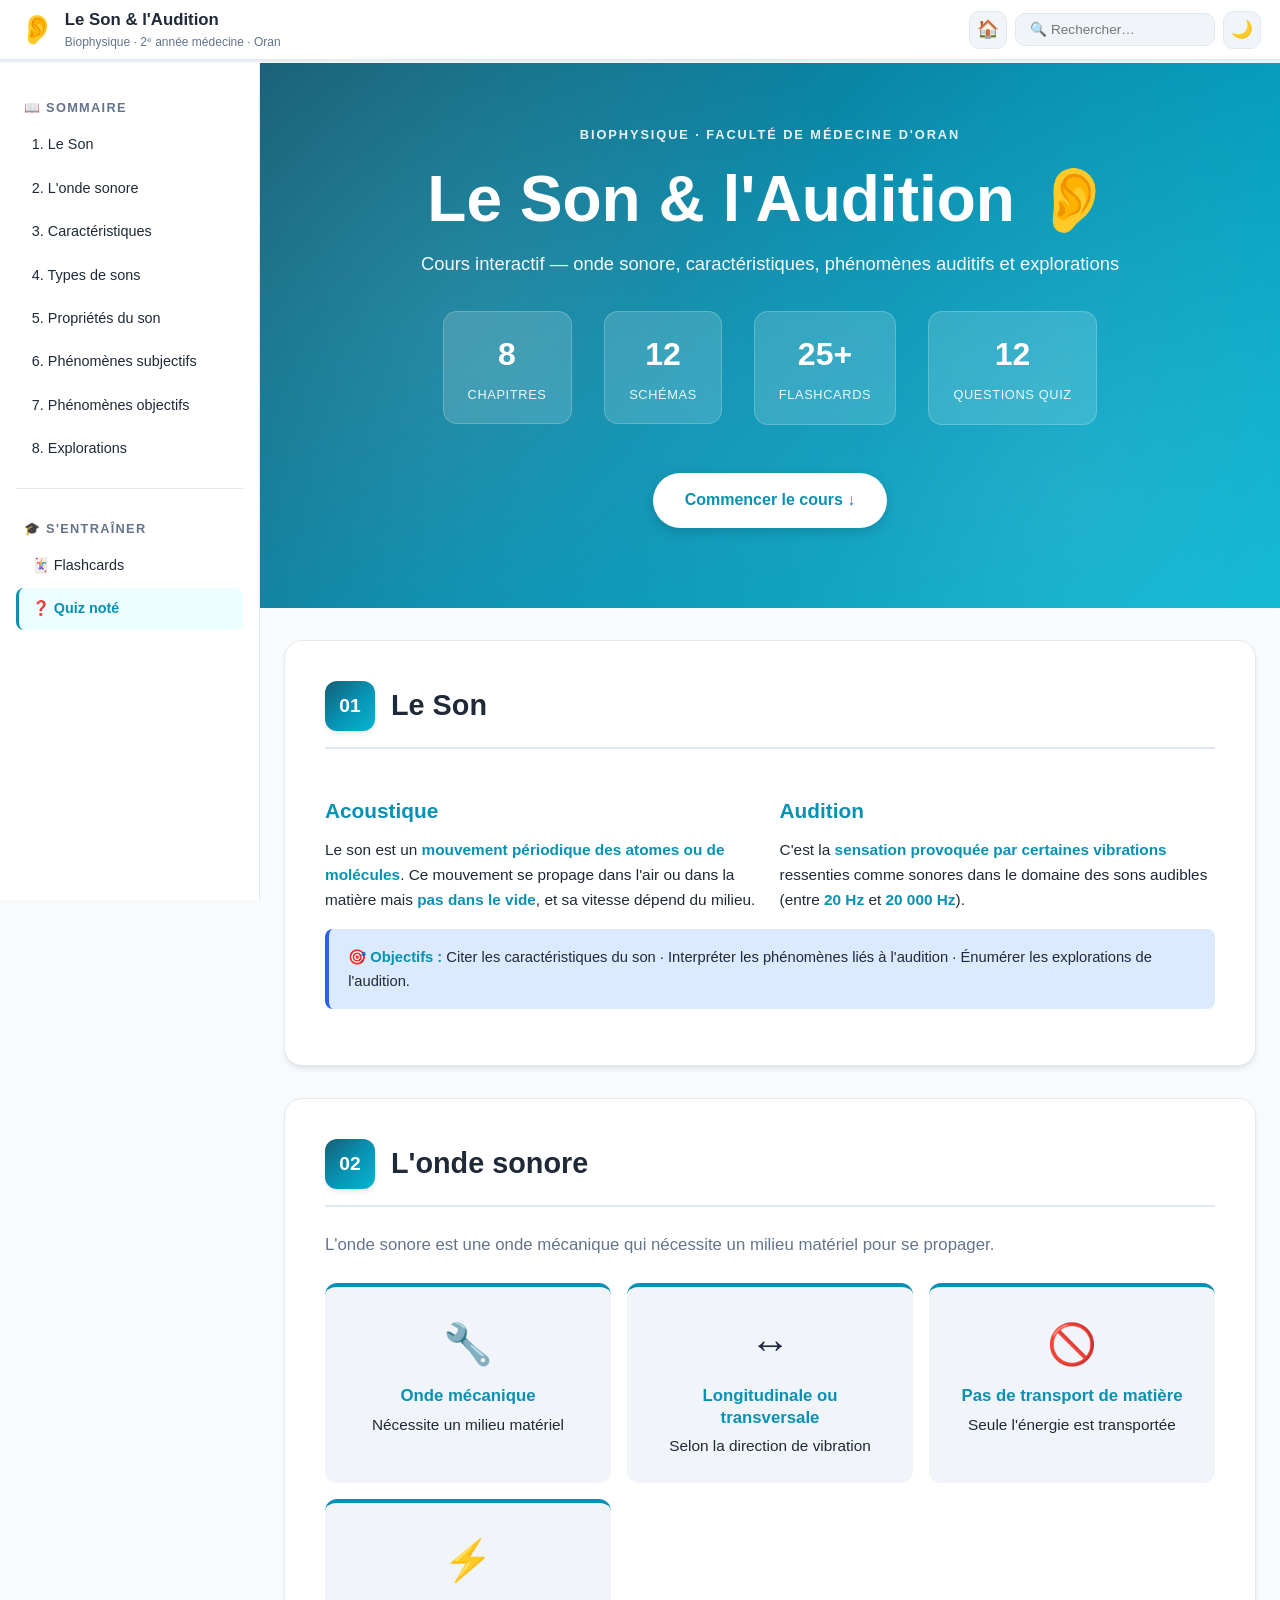
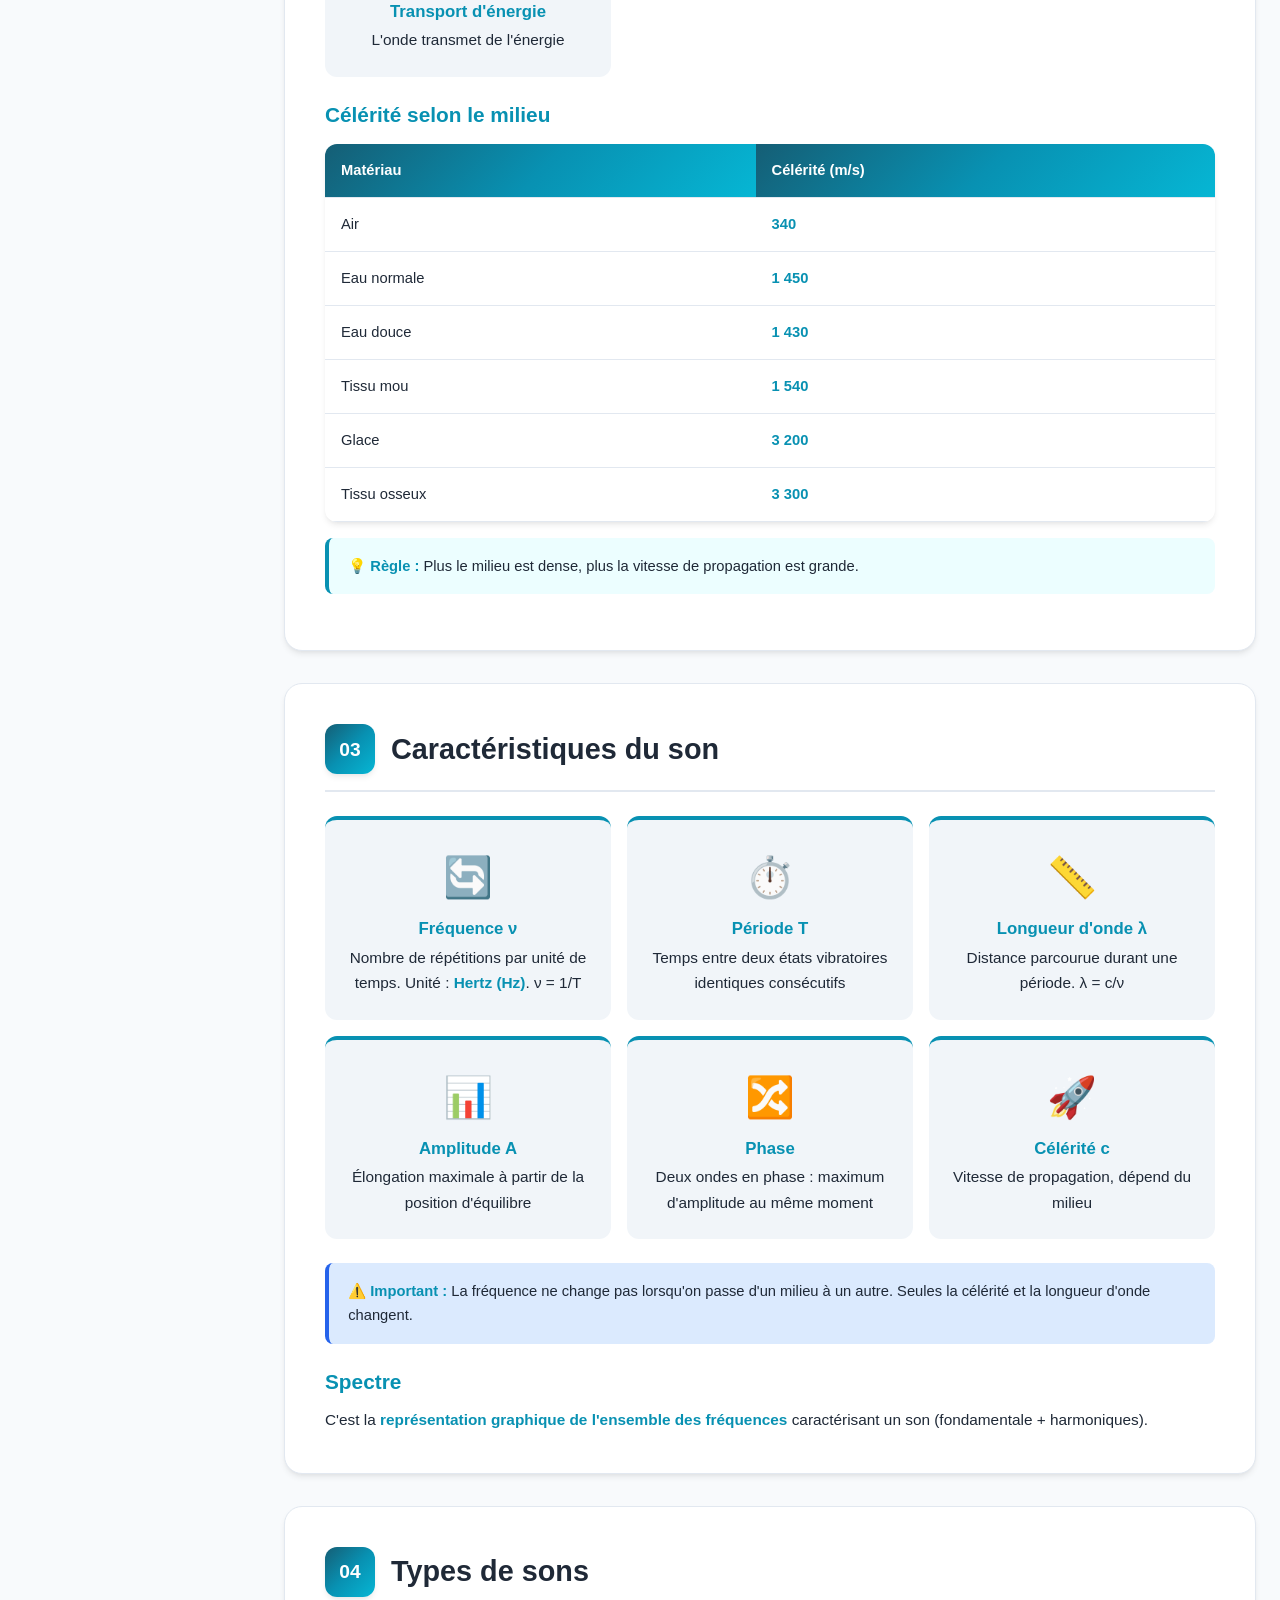
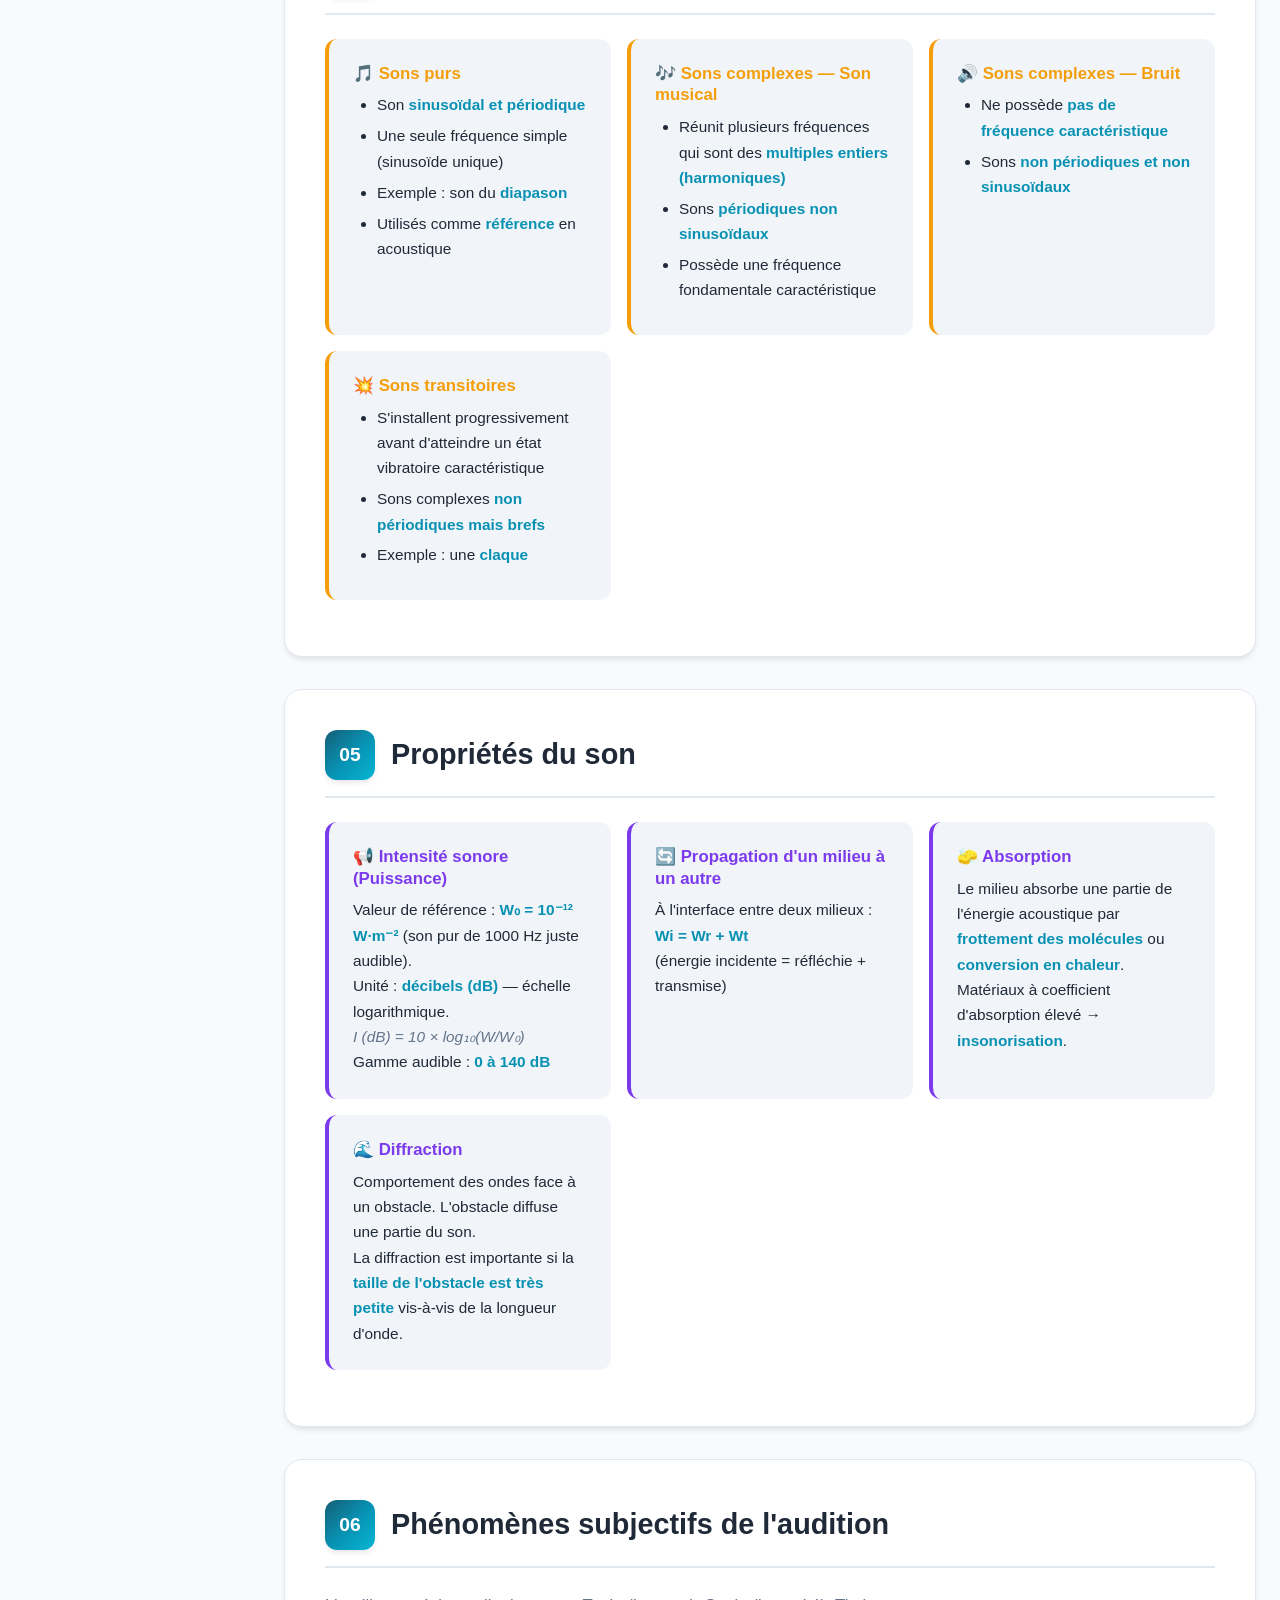
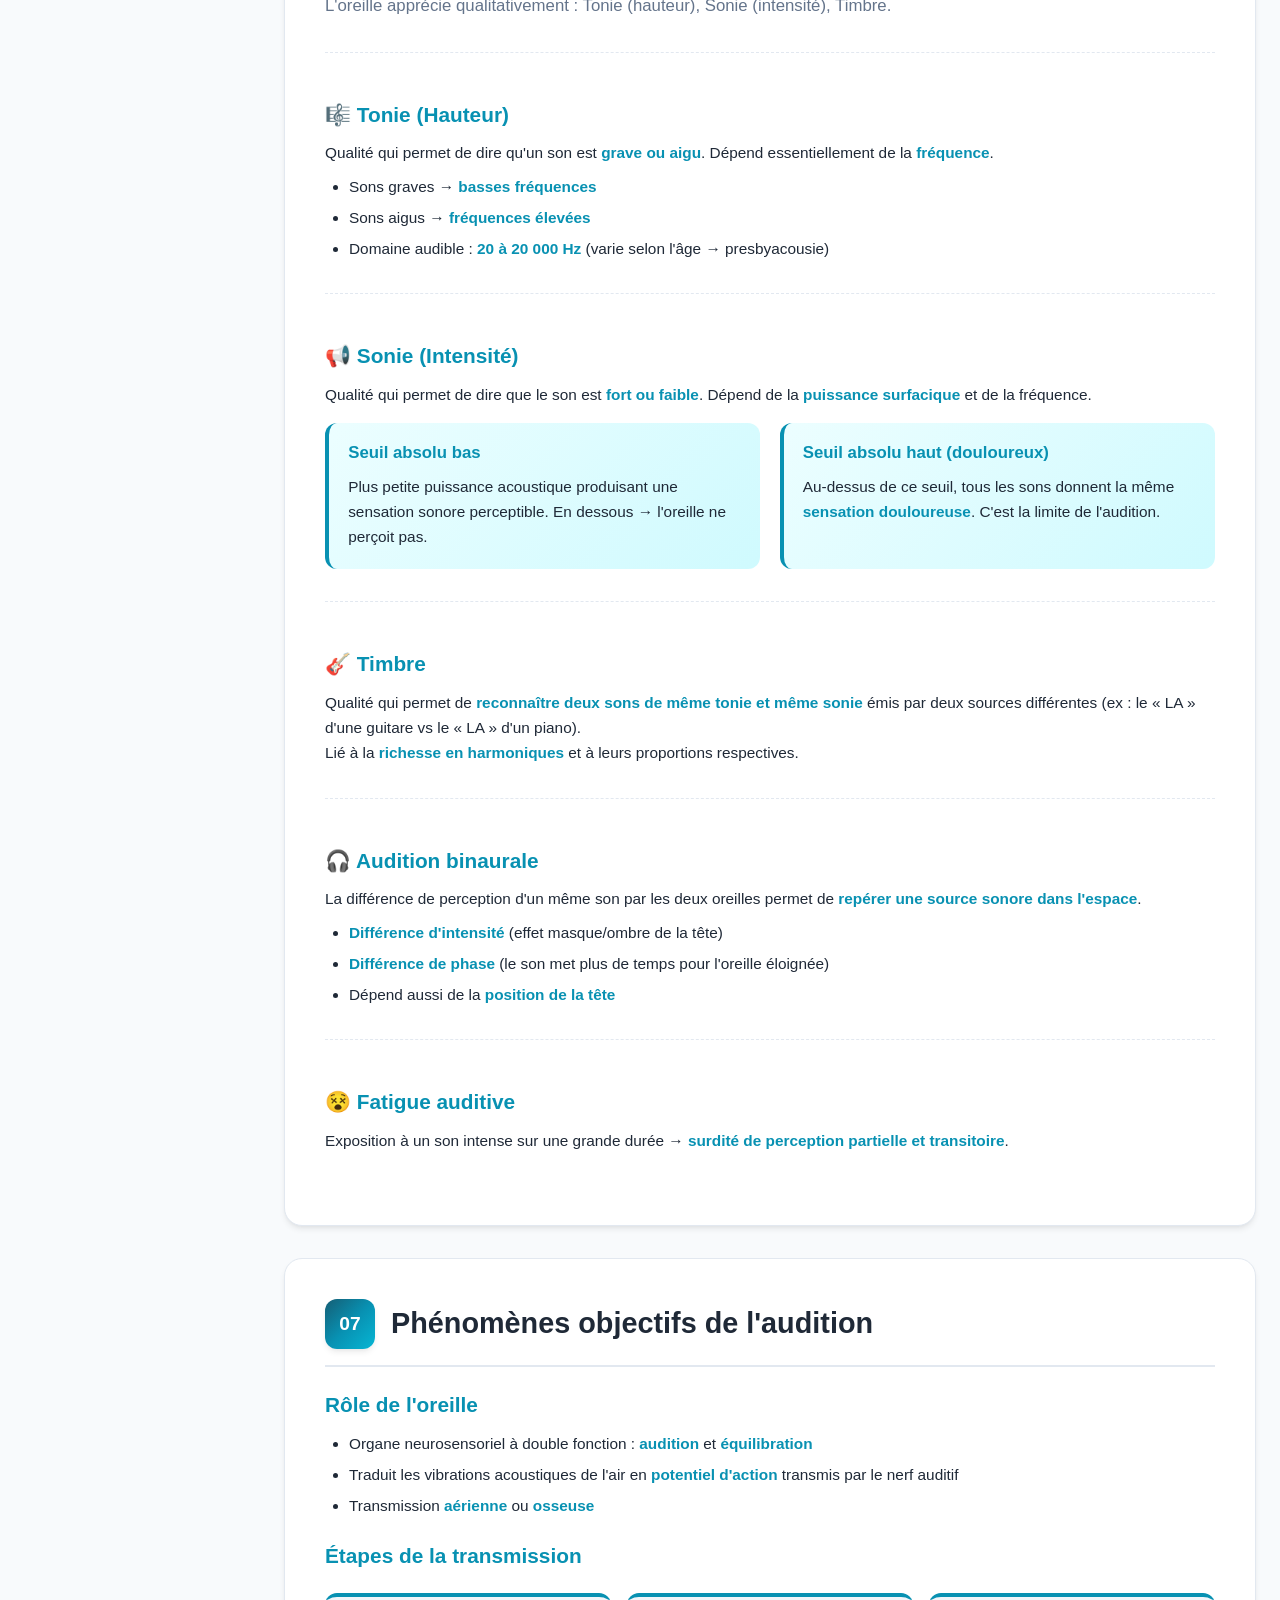
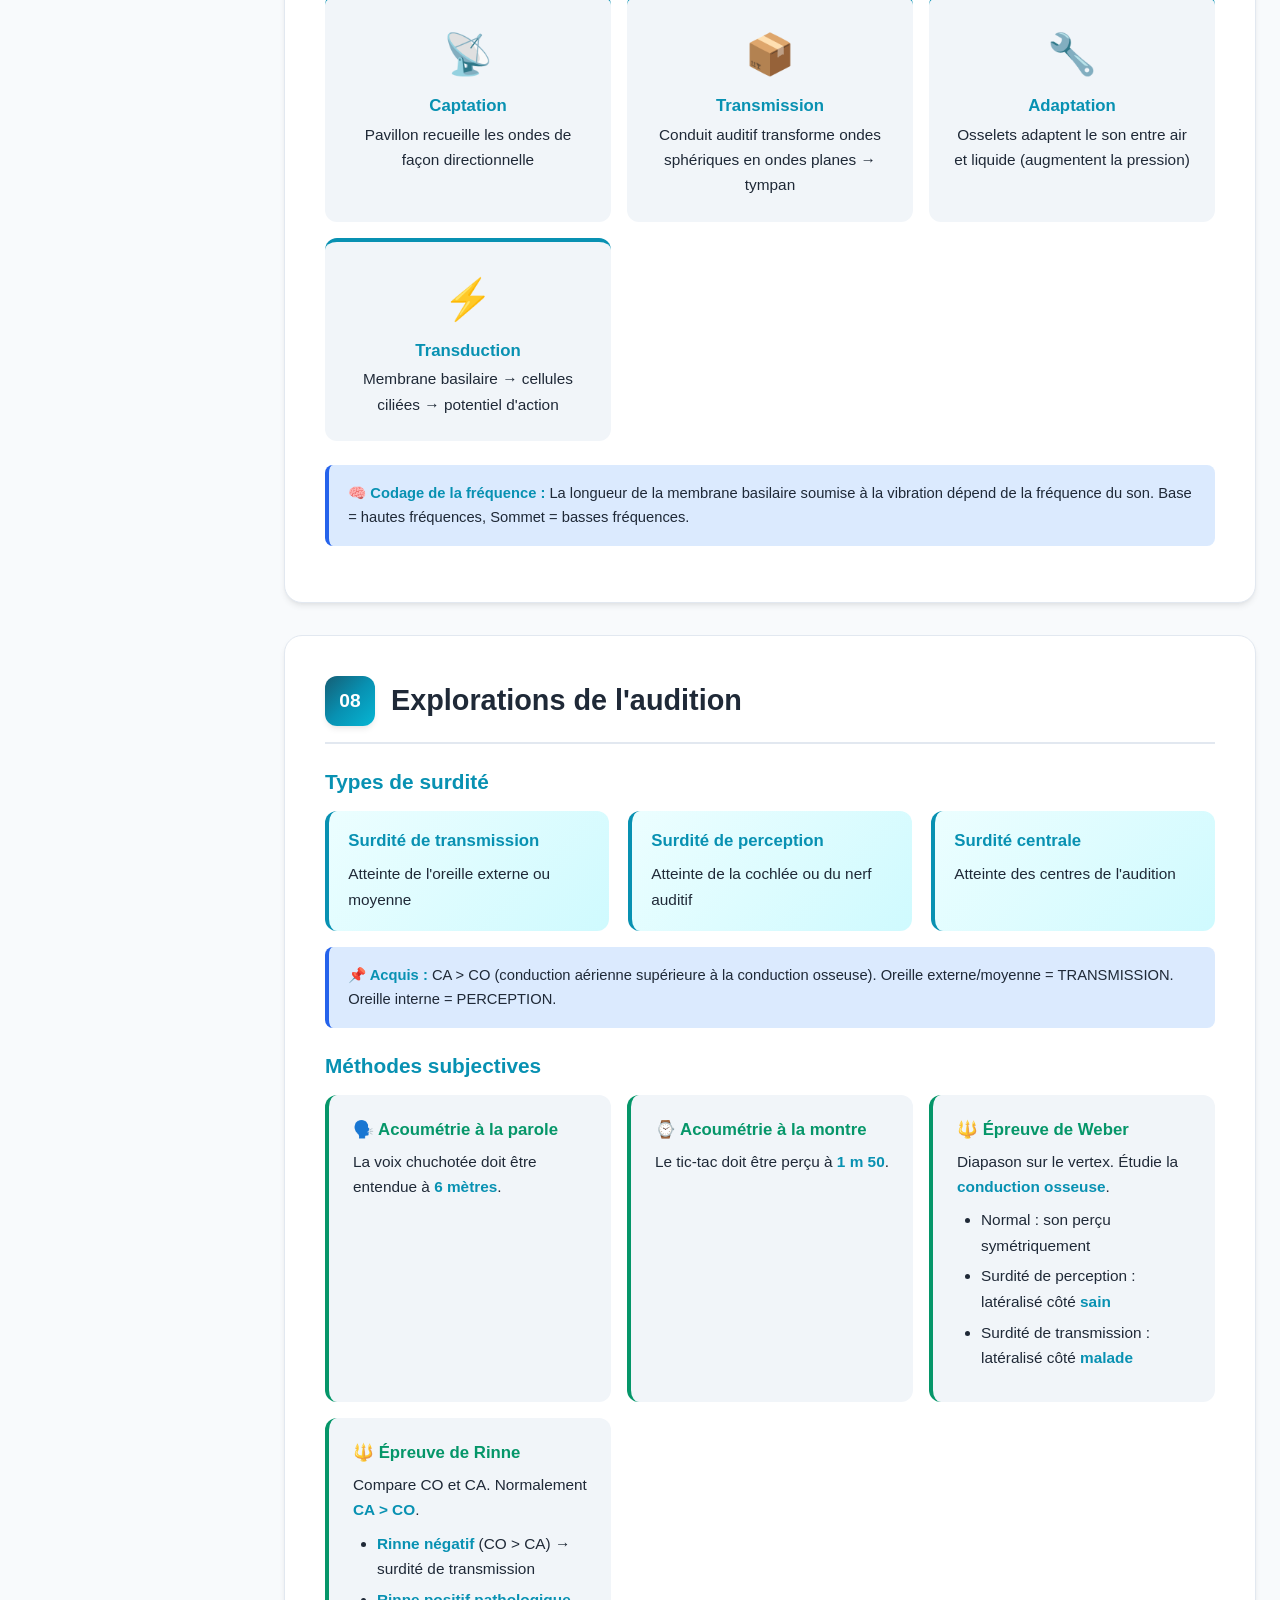
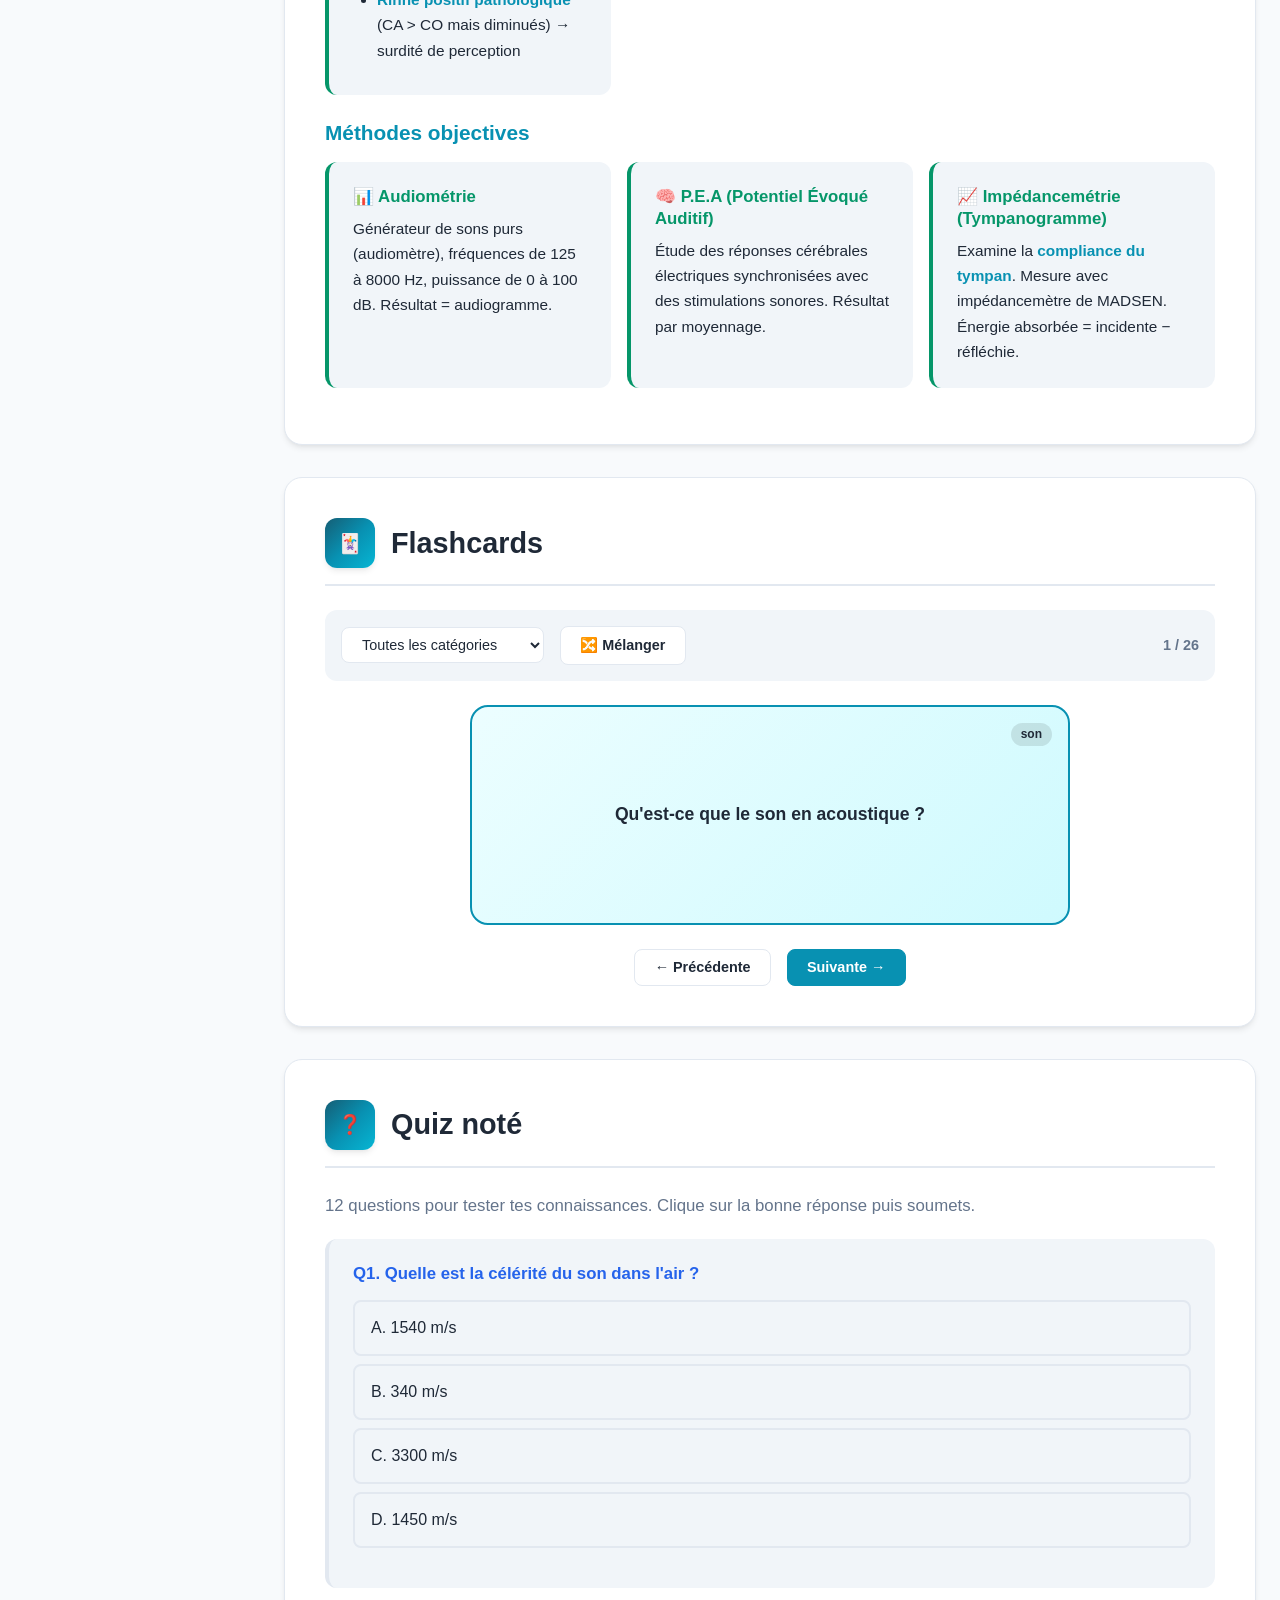
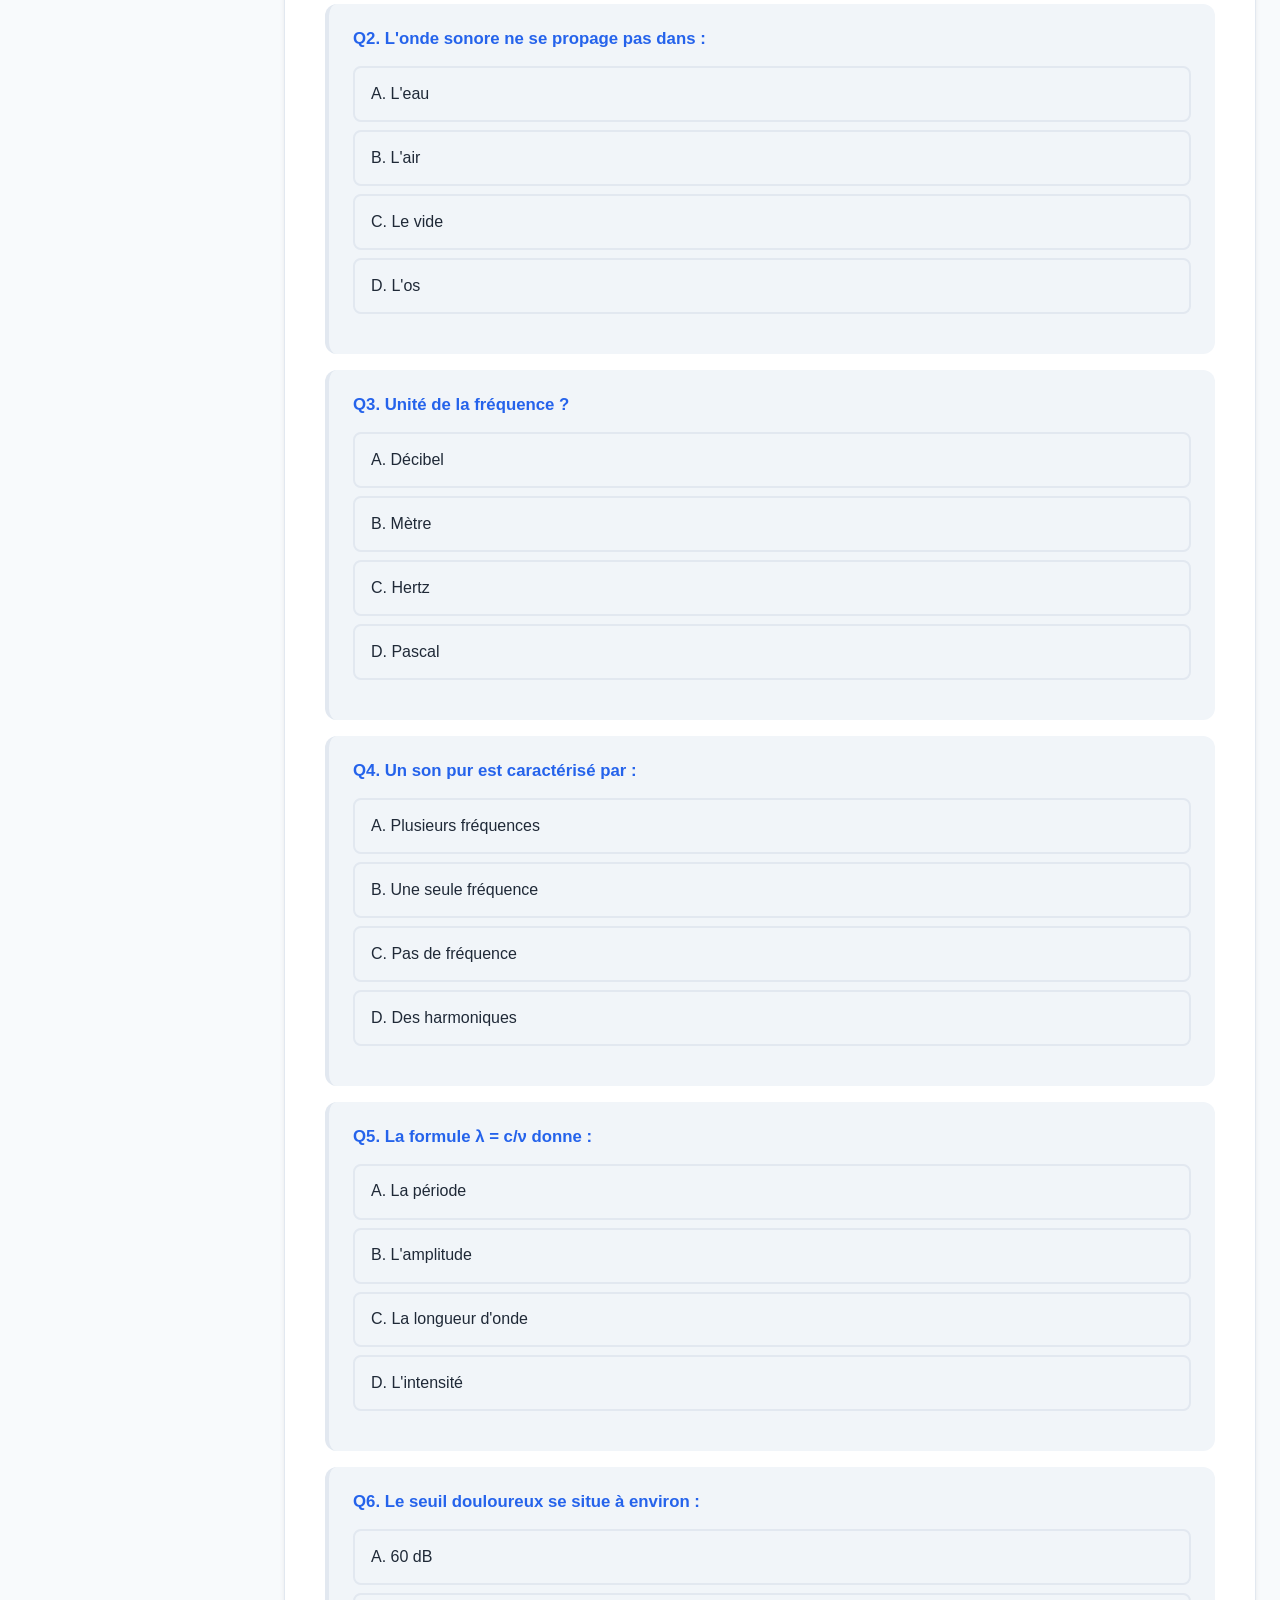
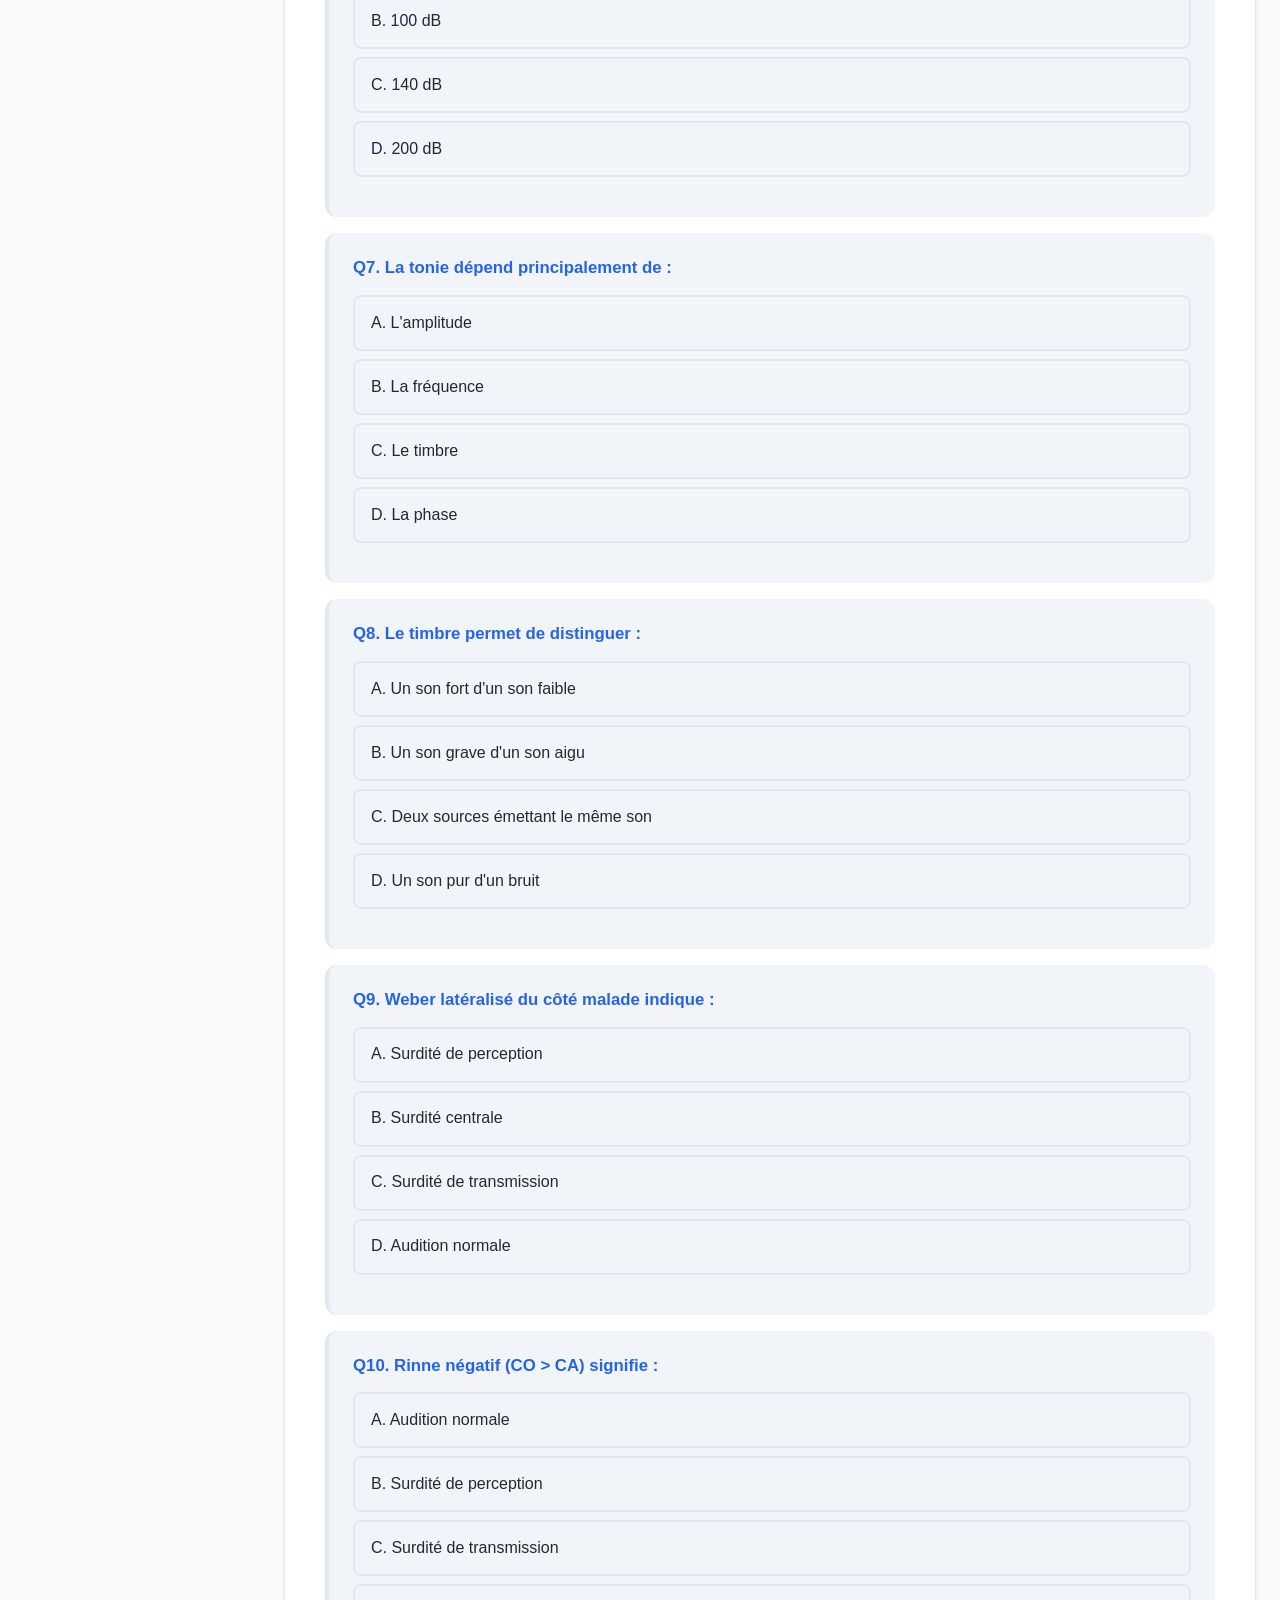
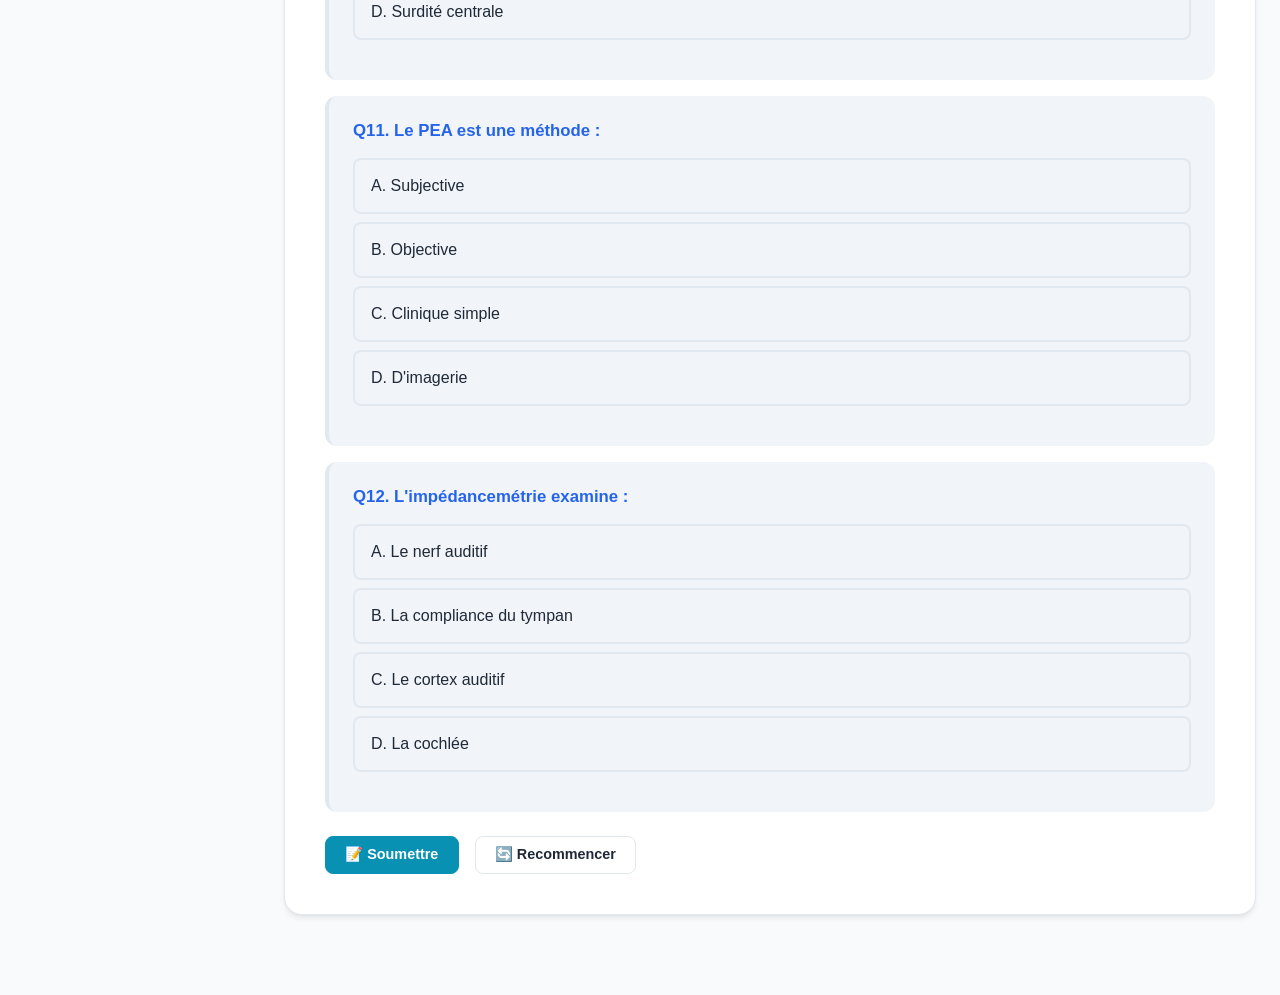
==== commit 67c984ac: "Security hardening: CSP, security headers, robots.txt, security.txt, 404 page" ====
--- a/audition/index.html
+++ b/audition/index.html
@@ -3,6 +3,12 @@
 <head>
 <meta charset="UTF-8" />
 <meta name="viewport" content="width=device-width, initial-scale=1.0" />
+<!-- Security headers (via meta — GitHub Pages can't set HTTP headers) -->
+<meta http-equiv="Content-Security-Policy" content="default-src 'self'; script-src 'self'; style-src 'self' 'unsafe-inline' https://fonts.googleapis.com; font-src 'self' https://fonts.gstatic.com; img-src 'self' data:; connect-src 'self'; frame-ancestors 'none'; form-action 'self'; base-uri 'self'; object-src 'none'; upgrade-insecure-requests">
+<meta http-equiv="X-Content-Type-Options" content="nosniff">
+<meta name="referrer" content="strict-origin-when-cross-origin">
+<meta name="robots" content="index, follow">
+<meta http-equiv="Permissions-Policy" content="geolocation=(), microphone=(), camera=(), payment=(), usb=(), magnetometer=(), gyroscope=(), accelerometer=()">
 <title>Le Son & l'Audition — Cours interactif de Biophysique</title>
 <link rel="stylesheet" href="audition.css" />
 <link rel="preconnect" href="https://fonts.googleapis.com">
